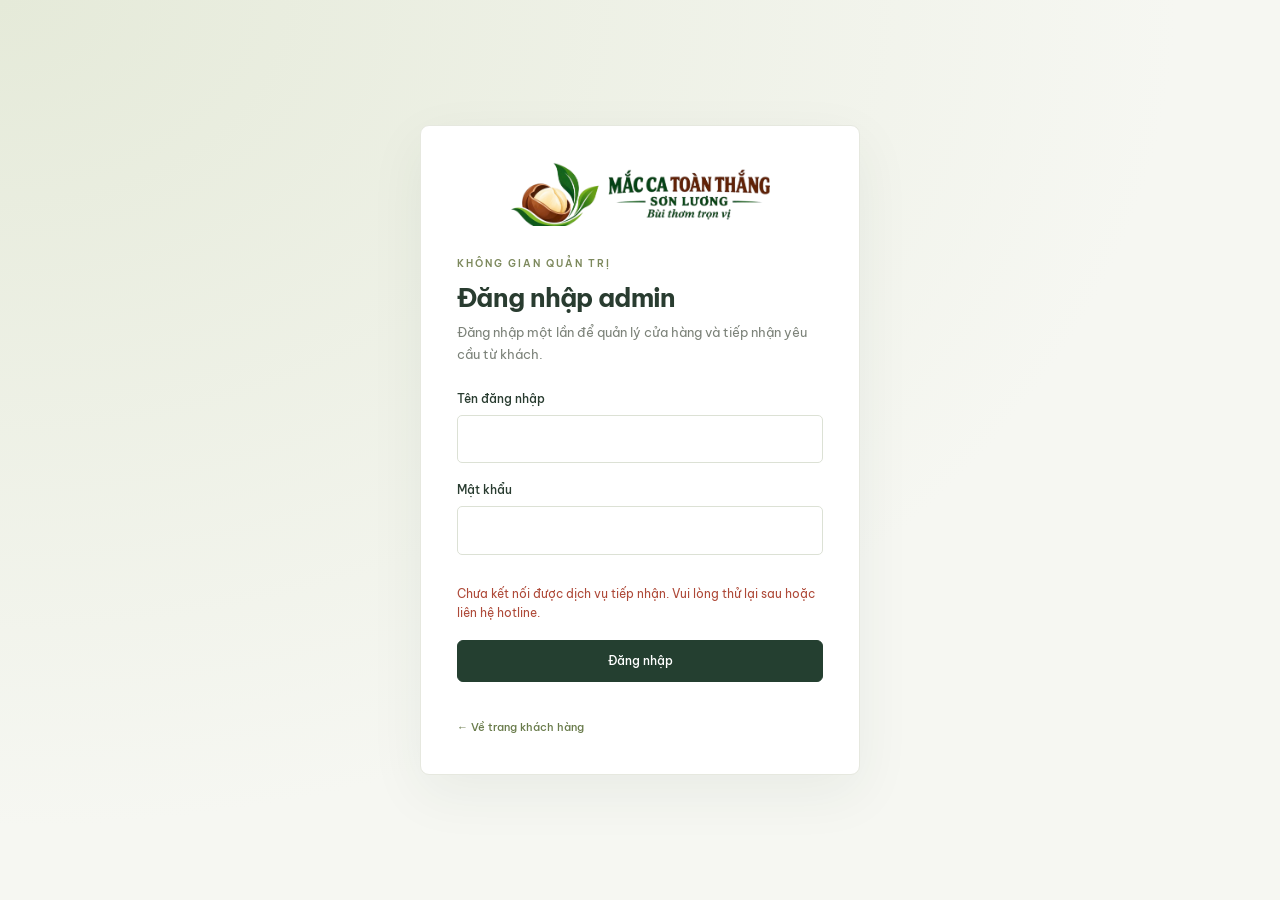
==== frontend/admin.html @ 28859b47 "step 4: update auth" ====
<!doctype html>
<html lang="vi">
<head>
  <meta charset="UTF-8">
  <meta name="viewport" content="width=device-width, initial-scale=1">
  <meta name="theme-color" content="#243f30">
  <title>Quản trị — Macca Toàn Thắng</title>
  <link rel="icon" href="assets/favicon.svg" type="image/svg+xml">
  <link rel="stylesheet" href="admin.css">
  <script src="request-api.js" defer></script>
  <script src="admin-auth.js" defer></script>
  <script src="store.js" defer></script>
  <script src="journal-data.js" defer></script>
  <script src="admin-data.js" defer></script>
  <script src="admin.js" defer></script>
  <script src="admin-inbox.js" defer></script>
</head>
<body>
  <section id="admin-login-screen" class="admin-login-screen" aria-labelledby="admin-login-title">
    <div class="card admin-login-card"><img class="admin-login-logo" src="assets/logo-horizontal.png" alt="Macca Toàn Thắng" width="260" height="64"><p class="eyebrow">KHÔNG GIAN QUẢN TRỊ</p><h1 id="admin-login-title">Đăng nhập admin</h1><p class="muted">Đăng nhập một lần để quản lý cửa hàng và tiếp nhận yêu cầu từ khách.</p><p id="admin-login-loading" role="status">Đang kiểm tra phiên đăng nhập…</p><form id="admin-login-form" hidden><label>Tên đăng nhập<input name="username" autocomplete="username" required maxlength="100"></label><label>Mật khẩu<input name="password" type="password" autocomplete="current-password" required maxlength="512"></label><p id="admin-login-error" class="form-error" role="alert"></p><button class="button" type="submit">Đăng nhập</button></form><a class="text-link" href="index.html">← Về trang khách hàng</a><noscript><p>Vui lòng bật JavaScript để đăng nhập.</p></noscript></div>
  </section>
  <div id="admin-workspace" hidden inert>
  <a class="skip-link" href="#admin-main">Đến nội dung chính</a>
  <aside class="sidebar">
    <a class="admin-brand" href="admin.html"><img src="assets/logo-icon.png" alt="" width="46" height="46"><span>macca<strong>TOÀN THẮNG</strong></span></a>
    <p class="sidebar-caption">KHÔNG GIAN QUẢN TRỊ</p>
    <nav aria-label="Quản lý cửa hàng">
      <a href="#overview" data-page="overview"><span data-icon="grid"></span>Tổng quan</a>
      <a href="#products" data-page="products"><span data-icon="box"></span>Sản phẩm <small id="nav-products">4</small></a>
      <a href="#orders" data-page="orders"><span data-icon="bag"></span>Đơn hàng</a>
      <a href="#inbox" data-page="inbox"><span data-icon="bag"></span>Yêu cầu từ khách <small id="inbox-count" hidden>0</small></a>
      <a href="#customers" data-page="customers"><span data-icon="users"></span>Khách hàng</a>
      <a href="#content" data-page="content"><span data-icon="book"></span>Nội dung website</a>
    </nav>
    <div class="sidebar-bottom"><div class="sidebar-note"><span class="live-dot"></span> Bản quản lý cục bộ<p>Một nơi để chăm chút<br>từng sản phẩm, từng đơn hàng.</p></div><a href="index.html"><span data-icon="arrow"></span> Xem trang khách hàng</a></div>
  </aside>
  <div class="admin-shell">
    <header class="admin-topbar"><div><span class="breadcrumb">Cửa hàng / </span><span id="breadcrumb-current">Tổng quan</span></div><div class="topbar-right"><span id="today"></span><span class="avatar" aria-label="Quản trị viên">TT</span><span class="admin-role"><span id="admin-username"></span><small>Quản trị viên</small></span><button id="admin-logout" class="button secondary" type="button">Đăng xuất</button></div></header>
    <main id="admin-main" tabindex="-1">
      <p id="admin-session-error" class="error-banner" role="alert" hidden></p>
      <div class="page-heading"><div><p class="eyebrow">MACCA TOÀN THẮNG</p><h1 id="page-title">Tổng quan cửa hàng</h1><p id="page-description">Theo dõi và chăm chút cửa hàng của bạn mỗi ngày.</p></div><button class="button secondary" id="export-data"><span data-icon="download"></span>Xuất dữ liệu</button></div>
      <div class="local-notice"><span data-icon="info"></span><p><strong>Yêu cầu từ khách</strong> được lưu trên máy chủ và cần đăng nhập admin để xem. Danh mục và đơn thủ công ở các mục khác vẫn lưu riêng trên thiết bị này.</p></div>
      <p id="storage-error" class="error-banner" role="alert" hidden></p>

      <section id="page-overview" class="page-panel" aria-label="Tổng quan">
        <div class="welcome-banner"><div><span class="eyebrow">TỪ HẠT NHỎ, NUÔI ĐIỀU LỚN</span><h2>Chào một ngày tốt lành.</h2><p>Cùng chăm chút những sản phẩm mộc mạc<br>và gửi trao thêm nhiều điều lành.</p><button class="button light" data-action="new-product">Thêm sản phẩm <span aria-hidden="true">＋</span></button></div><img src="assets/macca-hero.png" alt="Hạt macca trong bát gốm bên cành lá xanh" width="420" height="260"></div>
        <div class="stats-grid" id="stats-grid"></div>
        <div class="overview-grid"><section class="card"><div class="card-heading"><div><h2>Đơn hàng gần đây</h2><p>Những đơn được tạo trong trang quản lý</p></div><a href="#orders" class="text-link">Xem tất cả →</a></div><div id="recent-orders"></div></section><section class="card"><div class="card-heading"><div><h2>Bộ sưu tập macca</h2><p>Cơ cấu sản phẩm theo danh mục</p></div></div><div id="category-summary"></div><a href="#products" class="collection-link">Quản lý bộ sưu tập <span>↗</span></a></section></div>
        <section class="card"><div class="card-heading"><div><h2>Sản phẩm trong cửa hàng</h2><p>Bắt đầu từ bộ sưu tập trên trang khách hàng</p></div><a href="#products" class="text-link">Quản lý sản phẩm →</a></div><div class="product-preview-grid" id="product-preview"></div></section>
      </section>

      <section id="page-products" class="page-panel" aria-label="Quản lý sản phẩm" hidden>
        <div class="card"><div class="toolbar"><label class="search-field"><span data-icon="search"></span><input id="product-search" type="search" placeholder="Tìm tên hoặc mã sản phẩm…" aria-label="Tìm sản phẩm"></label><select id="product-category" aria-label="Lọc danh mục"><option value="all">Tất cả danh mục</option><option value="shell">Macca nguyên vỏ</option><option value="kernel">Nhân macca</option><option value="gift">Quà tặng</option></select><button class="button" data-action="new-product">＋ Thêm sản phẩm</button></div><div class="table-wrap"><table><caption class="sr-only">Danh sách sản phẩm quản lý cục bộ</caption><thead><tr><th>Sản phẩm</th><th>Danh mục</th><th>Giá bán</th><th>Tồn kho</th><th>Trạng thái</th><th>Thao tác</th></tr></thead><tbody id="product-rows"></tbody></table></div><p class="table-footer" id="product-result" aria-live="polite"></p></div>
      </section>

      <section id="page-orders" class="page-panel" aria-label="Quản lý đơn hàng" hidden>
        <div class="card"><div class="toolbar"><label class="search-field"><span data-icon="search"></span><input id="order-search" type="search" placeholder="Tìm mã đơn, tên, số điện thoại…" aria-label="Tìm đơn hàng"></label><select id="order-filter" aria-label="Lọc trạng thái đơn"><option value="all">Tất cả trạng thái</option><option value="pending">Chờ xác nhận</option><option value="confirmed">Đã xác nhận</option><option value="shipping">Đang giao</option><option value="completed">Hoàn thành</option><option value="cancelled">Đã hủy</option></select><button class="button" data-action="new-order">＋ Tạo đơn hàng</button></div><div class="table-wrap"><table><caption class="sr-only">Đơn hàng tạo thủ công</caption><thead><tr><th>Mã đơn / ngày tạo</th><th>Khách hàng</th><th>Tổng tiền</th><th>Trạng thái</th><th>Thao tác</th></tr></thead><tbody id="order-rows"></tbody></table></div><p class="table-footer" id="order-result" aria-live="polite"></p></div>
      </section>

      <section id="page-inbox" class="page-panel" aria-label="Yêu cầu từ khách" hidden>
        <div id="inbox-workspace" hidden><div class="card"><div class="toolbar"><label class="search-field"><input id="inbox-search" type="search" placeholder="Tìm mã yêu cầu, khách hàng, email…" aria-label="Tìm yêu cầu"></label><select id="inbox-type" aria-label="Lọc loại yêu cầu"><option value="all">Tất cả loại</option><option value="order">Đặt hàng</option><option value="consult">Tư vấn</option><option value="contact">Liên hệ</option></select><select id="inbox-status" aria-label="Lọc trạng thái yêu cầu"><option value="all">Tất cả trạng thái</option><option value="new">Mới nhận</option><option value="processing">Đang xử lý</option><option value="completed">Đã xử lý</option><option value="rejected">Đã từ chối</option></select><button id="inbox-refresh" class="button secondary">Làm mới</button></div><p id="inbox-error" class="form-error inbox-error" role="alert"></p><div class="table-wrap"><table><caption class="sr-only">Yêu cầu từ website khách hàng</caption><thead><tr><th>Mã / Ngày gửi</th><th>Loại</th><th>Khách hàng</th><th>Nội dung</th><th>Trạng thái</th><th>Thao tác</th></tr></thead><tbody id="inbox-rows"></tbody></table></div><p id="inbox-result" class="table-footer" aria-live="polite"></p></div></div>
      </section>
      <section id="page-customers" class="page-panel" aria-label="Khách hàng" hidden><div class="card"><div class="toolbar"><label class="search-field"><span data-icon="search"></span><input id="customer-search" type="search" placeholder="Tìm tên, email, số điện thoại…" aria-label="Tìm khách hàng"></label><span class="muted">Tổng hợp từ đơn hàng đã tạo</span></div><div class="table-wrap"><table><caption class="sr-only">Khách hàng theo số điện thoại</caption><thead><tr><th>Khách hàng</th><th>Liên hệ</th><th>Số đơn</th><th>Giá trị đơn hoàn thành</th></tr></thead><tbody id="customer-rows"></tbody></table></div></div></section>

      <section id="page-content" class="page-panel" aria-label="Nội dung website" hidden><div class="card"><div class="card-heading"><div><h2>Góc macca</h2><p>Các bài viết hiện có trên website khách hàng</p></div><a class="text-link" href="goc-macca.html">Mở trang bài viết ↗</a></div><div id="article-grid" class="article-grid"></div></div><div class="content-shortcuts"><a class="card" href="cau-chuyen.html"><span data-icon="book"></span><h2>Câu chuyện thương hiệu</h2><p>Xem nội dung giới thiệu Macca Toàn Thắng.</p><span class="text-link">Mở trang ↗</span></a><a class="card" href="lien-he.html"><span data-icon="users"></span><h2>Thông tin liên hệ</h2><p>Xem địa chỉ và các kênh liên hệ của cửa hàng.</p><span class="text-link">Mở trang ↗</span></a></div></section>
      <footer class="admin-footer"><span>Macca Toàn Thắng · Chăm chút từ những điều nhỏ.</span><span>Trang quản lý nội bộ</span></footer>
    </main>
  </div>

  <dialog id="product-dialog" aria-labelledby="product-dialog-title"><form id="product-form"><div class="dialog-heading"><div><p class="eyebrow">BỘ SƯU TẬP MACCA</p><h2 id="product-dialog-title">Thêm sản phẩm</h2></div><button class="close-button" type="button" data-close aria-label="Đóng">×</button></div><input type="hidden" name="id"><div class="form-grid"><label class="full">Tên sản phẩm<input name="name" required maxlength="120"></label><label>Danh mục<select name="category"><option value="shell">Macca nguyên vỏ</option><option value="kernel">Nhân macca</option><option value="gift">Quà tặng</option></select></label><label>Quy cách<input name="weight" placeholder="500 g" required maxlength="60"></label><label>Giá bán (₫)<input name="price" type="number" min="1000" max="100000000" step="1000" required></label><label>Tồn kho<input name="stock" type="number" min="0" max="1000000" step="1" placeholder="Chưa cập nhật"></label><label>Ảnh sản phẩm<select name="image"><option value="assets/macca-natural.png">Macca sấy mộc</option><option value="assets/macca-kernel.png">Nhân macca</option><option value="assets/macca-roasted.png">Macca rang</option><option value="assets/macca-gift.png">Hộp quà Mộc An</option></select></label><label>Trạng thái<select name="active"><option value="true">Đang kinh doanh</option><option value="false">Tạm ngừng</option></select></label><label class="full">Nhãn sản phẩm<input name="badge" maxlength="60" placeholder="VỊ NGUYÊN BẢN"></label><label class="full">Thành phần<input name="ingredients" maxlength="250"></label><label class="full">Mô tả<textarea name="description" rows="3" maxlength="2000"></textarea></label></div><p id="product-error" class="form-error" role="alert"></p><div class="dialog-actions"><button class="button secondary" type="button" data-close>Hủy</button><button class="button" type="submit">Lưu sản phẩm</button></div></form></dialog>

  <dialog id="order-dialog" aria-labelledby="order-dialog-title"><form id="order-form"><div class="dialog-heading"><div><p class="eyebrow">ĐƠN HÀNG THỦ CÔNG</p><h2 id="order-dialog-title">Tạo đơn hàng</h2></div><button type="button" class="close-button" data-close aria-label="Đóng">×</button></div><div class="form-grid"><label>Họ tên khách hàng<input name="name" required maxlength="100" autocomplete="name"></label><label>Số điện thoại<input name="phone" type="tel" required maxlength="20" autocomplete="tel"></label><label class="full">Email (không bắt buộc)<input name="email" type="email" maxlength="254" autocomplete="email"></label><label class="full">Địa chỉ nhận hàng<input name="address" required maxlength="300" autocomplete="street-address"></label></div><h3 class="form-section-title">Sản phẩm đặt mua</h3><div id="order-lines"></div><button class="text-link add-line" id="add-order-line" type="button">＋ Thêm dòng sản phẩm</button><div class="form-grid"><label>Phí giao hàng (₫)<input name="shipping" type="number" value="30000" min="0" max="1000000" step="1000" required></label><label>Phương thức thanh toán<input value="Thanh toán khi nhận hàng (COD)" disabled></label><label class="full">Ghi chú<textarea name="note" rows="2" maxlength="1000"></textarea></label></div><div class="order-total"><span>Tổng giá trị đơn</span><strong id="new-order-total">0 ₫</strong></div><p class="muted">Tồn kho được theo dõi riêng, không tự trừ khi tạo đơn.</p><p id="order-error" class="form-error" role="alert"></p><div class="dialog-actions"><button class="button secondary" type="button" data-close>Hủy</button><button class="button" type="submit">Tạo đơn hàng</button></div></form></dialog>

  <dialog id="order-detail-dialog" aria-labelledby="order-detail-title"><div class="dialog-heading"><h2 id="order-detail-title">Chi tiết đơn hàng</h2><button type="button" class="close-button" data-close aria-label="Đóng">×</button></div><div id="order-detail"></div><form id="status-form"><label>Trạng thái đơn<select name="status"><option value="pending">Chờ xác nhận</option><option value="confirmed">Đã xác nhận</option><option value="shipping">Đang giao</option><option value="completed">Hoàn thành</option><option value="cancelled">Đã hủy</option></select></label><p id="status-error" class="form-error" role="alert"></p><div class="dialog-actions"><button type="button" class="button secondary" data-close>Đóng</button><button class="button" type="submit">Lưu trạng thái</button></div></form></dialog>
  <dialog id="delete-dialog" aria-labelledby="delete-title"><form id="delete-form"><div class="dialog-heading"><h2 id="delete-title">Xóa sản phẩm?</h2><button type="button" class="close-button" data-close aria-label="Đóng">×</button></div><p id="delete-description"></p><p class="muted">Các đơn hàng đã tạo vẫn giữ thông tin sản phẩm tại thời điểm đặt.</p><p id="delete-error" class="form-error" role="alert"></p><div class="dialog-actions"><button type="button" class="button secondary" data-close>Giữ lại</button><button class="button danger" type="submit">Xóa sản phẩm</button></div></form></dialog>
  <dialog id="inbox-detail-dialog" aria-labelledby="inbox-detail-title"><div class="dialog-heading"><h2 id="inbox-detail-title">Chi tiết yêu cầu</h2><button type="button" class="close-button" data-close aria-label="Đóng">×</button></div><div id="inbox-detail"></div><form id="inbox-status-form"><label>Trạng thái xử lý<select name="status"><option value="new">Mới nhận</option><option value="processing">Đang xử lý</option><option value="completed">Đã xử lý</option><option value="rejected">Đã từ chối</option></select></label><p id="inbox-detail-error" class="form-error" role="alert"></p><div class="dialog-actions"><button type="button" class="button secondary" data-close>Đóng</button><button type="submit" class="button">Lưu trạng thái</button></div></form></dialog>
  <div id="admin-toast" role="status" aria-live="polite"></div>
  </div>
</body>
</html>
---- frontend/admin.css ----
@import url('https://fonts.googleapis.com/css2?family=Be+Vietnam+Pro:wght@400;500;600;700&family=Playfair+Display:wght@400;500&display=swap');
:root{--green:#243f30;--olive:#7d895d;--ink:#293c30;--muted:#7c8279;--line:#e6e8df;--canvas:#f6f7f2;--sans:'Be Vietnam Pro',Arial,sans-serif;--serif:'Playfair Display',Georgia,serif}
*{box-sizing:border-box}body{margin:0;background:var(--canvas);color:var(--ink);font:14px/1.65 var(--sans)}[hidden]{display:none!important}button,input,select,textarea{font:inherit}button,a{touch-action:manipulation}a{color:inherit;text-decoration:none}button{cursor:pointer}button:disabled{opacity:.5;cursor:not-allowed}button{color:inherit}button:focus-visible,a:focus-visible,input:focus-visible,select:focus-visible,textarea:focus-visible{outline:3px solid #b69a5d;outline-offset:3px}img{max-width:100%;display:block;object-fit:cover}svg{width:20px;height:20px;fill:none;stroke:currentColor;stroke-width:1.7;stroke-linecap:round;stroke-linejoin:round;vertical-align:middle}h1,h2,h3,p{margin-top:0}h1,h2,h3{line-height:1.35}.sr-only,.skip-link:not(:focus){position:absolute;width:1px;height:1px;overflow:hidden;clip-path:inset(50%)}.skip-link:focus{position:fixed;top:10px;left:20px;padding:10px;background:white;z-index:99}
.sidebar{position:fixed;inset:0 auto 0 0;width:248px;background:var(--green);color:#eaf0e5;display:flex;flex-direction:column;padding:32px 20px;z-index:20}.admin-brand{display:flex;align-items:center;gap:12px;padding:0 12px 34px}.admin-brand img{background:#f4f0e3;border-radius:50%;padding:5px;object-fit:contain}.admin-brand>span{font:32px/1 var(--serif)}.admin-brand strong{font:9px/1.7 var(--sans);display:block;letter-spacing:2.5px;margin-top:7px}.sidebar-caption{font-size:10px;letter-spacing:1.8px;color:#a6b7a3;padding:0 14px;margin:16px 0}.sidebar nav{display:grid;gap:6px}.sidebar nav a{display:flex;align-items:center;gap:13px;padding:13px 14px;color:#c6d3c4;border-radius:7px;font-size:13px}.sidebar nav a:hover{background:#ffffff0a;color:#fff}.sidebar nav a[aria-current=page]{background:#e9eddd;color:var(--green);font-weight:600}.sidebar nav small{margin-left:auto;background:#243f3012;border-radius:4px;padding:0 7px}.sidebar-bottom{margin-top:auto;padding:25px 12px 0}.sidebar-note{font-size:12px;border-bottom:1px solid #ffffff20;padding-bottom:18px;margin-bottom:19px}.sidebar-note p{color:#a9bda6;font-size:11px;margin:10px 0 0;line-height:1.9}.live-dot{display:inline-block;width:6px;height:6px;background:#bdd29e;border-radius:50%;margin-right:5px}.sidebar-bottom>a{font-size:12px;display:flex;gap:10px;align-items:center}
.admin-shell{margin-left:248px}.admin-topbar{height:83px;border-bottom:1px solid var(--line);background:#fff;display:flex;justify-content:space-between;align-items:center;padding:0 38px;font-size:12px}.breadcrumb{color:var(--muted)}.topbar-right{display:flex;align-items:center;gap:13px}.topbar-right>span:first-child{color:var(--muted);margin-right:14px}.avatar{display:grid;place-items:center;width:36px;height:36px;border-radius:50%;background:#e9edde;color:var(--green);font-size:12px;font-weight:600}.admin-role{font-size:12px;font-weight:500}.admin-role small{display:block;color:var(--muted);font-size:10px;font-weight:400}main{padding:32px 38px 0;max-width:1600px;margin:auto}.page-heading{display:flex;align-items:center;justify-content:space-between;gap:20px;margin-bottom:21px}.eyebrow{font-size:10px;letter-spacing:2px;color:var(--olive);font-weight:600;margin:0 0 8px}h1{font-size:27px;letter-spacing:-.7px;margin:0 0 7px}.page-heading p:last-child{color:var(--muted);font-size:12px;margin:0}.button{display:inline-flex;align-items:center;justify-content:center;gap:9px;padding:10px 16px;min-height:42px;background:var(--green);color:white;border:1px solid var(--green);border-radius:6px;font-size:12px;font-weight:500;white-space:nowrap}.button:hover{background:#365440}.button.secondary{background:#fff;color:var(--ink);border-color:#dce1d5}.button.secondary:hover{background:#eef1e6}.button.light{background:#f1f1df;color:var(--green);border-color:transparent}.button.danger{background:#a33f33;border-color:#a33f33}.button svg{width:16px;height:16px}.local-notice{display:flex;align-items:center;gap:10px;border:1px solid #e2e6d6;background:#eeefe4;padding:10px 13px;border-radius:6px;margin-bottom:24px;color:#6c7458;font-size:11px}.local-notice svg{width:17px;flex-shrink:0}.local-notice p{margin:0}.error-banner{background:#fff0eb;color:#923f33;border:1px solid #e6bcb1;padding:14px;border-radius:6px}
.welcome-banner{display:grid;grid-template-columns:1.25fr 1fr;overflow:hidden;position:relative;background:#e8ecde;border-radius:10px;margin-bottom:24px;min-height:238px}.welcome-banner>div{padding:30px 34px;z-index:1;background:linear-gradient(90deg,#e8ecde 87%,transparent)}.welcome-banner .eyebrow{font-size:9px}.welcome-banner h2{font:400 33px/1.3 var(--serif);margin:10px 0}.welcome-banner p{font-size:12px;line-height:1.9;color:#69725e;margin-bottom:18px}.welcome-banner img{width:100%;height:100%;position:absolute;right:0;top:0;width:47%;object-position:center 60%}.welcome-banner .button{font-size:11px;min-height:36px;padding:8px 14px;background:var(--green);color:#fff}
.stats-grid{display:grid;grid-template-columns:repeat(4,1fr);gap:17px;margin-bottom:24px}.stat-card{border:1px solid var(--line);background:#fff;border-radius:9px;padding:20px}.stat-top{display:flex;justify-content:space-between;align-items:center;gap:6px;color:var(--muted);font-size:11px}.stat-icon{display:grid;place-items:center;width:34px;height:34px;border-radius:8px;background:#eff2e7;color:var(--olive)}.stat-card strong{display:block;font-size:26px;letter-spacing:-.8px;line-height:1.4;margin:9px 0}.stat-card small{color:var(--muted);font-size:10px}.overview-grid{display:grid;grid-template-columns:1.65fr 1fr;gap:22px;margin-bottom:24px}.card{background:#fff;border:1px solid var(--line);border-radius:9px;overflow:hidden}.card-heading{padding:23px 24px 18px;display:flex;justify-content:space-between;align-items:center;gap:14px}.card h2{font-size:15px;margin:0 0 5px}.card-heading p{font-size:11px;color:var(--muted);margin:0}.text-link{font-size:11px;font-weight:500;color:#6a7c4c;white-space:nowrap;background:none;border:0;padding:0}.text-link:hover{text-decoration:underline}.empty-state{text-align:center;padding:38px 20px;color:var(--muted)}.empty-state>svg{width:34px;height:34px;color:#98a38a;margin-bottom:12px}.empty-state h3{color:#64715b;font-size:14px;font-weight:500;margin-bottom:8px}.empty-state p{font-size:12px;margin:0 0 16px}.empty-state .button{font-size:11px}.category-row{padding:12px 24px}.category-label{display:flex;justify-content:space-between;font-size:12px;margin-bottom:9px}.category-track{height:7px;border-radius:10px;background:#f0f2eb;overflow:hidden}.category-track span{display:block;height:100%;background:var(--olive);border-radius:10px}.category-row:nth-child(2) .category-track span{background:#b3bd94}.category-row:nth-child(3) .category-track span{background:#c9b18b}.collection-link{display:flex;justify-content:space-between;padding:17px 24px;margin-top:16px;border-top:1px solid var(--line);font-size:11px;color:#72815e}.product-preview-grid{display:grid;grid-template-columns:repeat(4,1fr);gap:17px;padding:0 24px 24px}.preview-product{border:1px solid var(--line);border-radius:7px;overflow:hidden}.preview-product img{height:133px;width:100%;object-fit:cover}.preview-product>div{padding:13px}.preview-product small{font-size:9px;color:var(--muted)}.preview-product h3{font-size:12px;font-weight:500;line-height:1.6;margin:5px 0}.preview-product strong{font-size:12px}.preview-product button{margin-top:10px;display:block}
.toolbar{display:flex;align-items:center;gap:12px;padding:21px 24px;flex-wrap:wrap;border-bottom:1px solid var(--line)}.search-field{display:flex!important;align-items:center;gap:9px;flex:1;min-width:180px;margin:0!important}.search-field svg{color:#94a08d;flex-shrink:0}.search-field input{border:0;padding:9px 0;min-width:0}.toolbar select{width:auto;max-width:100%;font-size:12px;min-height:40px}.table-wrap{overflow-x:auto}table{width:100%;border-collapse:collapse;text-align:left;white-space:nowrap}th{background:#fafbf7;color:#7e8875;font-size:10px;font-weight:500;padding:13px 22px;border-bottom:1px solid var(--line)}td{padding:17px 22px;border-bottom:1px solid #eef0e8;font-size:12px}tbody tr:last-child td{border-bottom:0}td small{display:block;font-size:10px;color:var(--muted);margin-top:3px}td strong{font-weight:500}.table-product{display:flex;align-items:center;gap:13px}.table-product img{width:48px;height:52px;border-radius:5px}.table-product strong{display:block;max-width:220px;white-space:normal}.badge{display:inline-block;border-radius:5px;padding:4px 8px;font-size:10px;white-space:nowrap;background:#eef2e5;color:#688049}.badge.pending{background:#fcf2db;color:#9e7d34}.badge.shipping{background:#eaf1f8;color:#587997}.badge.cancelled{background:#f9ebe7;color:#a56c5b}.badge.confirmed{background:#eeedf8;color:#7c6d9a}.badge.inactive{background:#f0f0ec;color:#888d81}.row-actions{display:flex;gap:9px}.row-actions button{background:#f6f8f1;border:1px solid #e4e8db;color:var(--green);border-radius:4px;padding:5px 8px;font-size:11px}.row-actions .delete-action{color:#a26858;background:#fff}.table-footer{font-size:11px;color:var(--muted);padding:14px 24px;margin:0;border-top:1px solid var(--line)}.muted{color:var(--muted);font-size:11px}.article-grid{display:grid;grid-template-columns:repeat(3,1fr);gap:22px;padding:0 24px 24px}.article-grid img{width:100%;height:175px;border-radius:6px;margin-bottom:15px}.article-grid h3{font-size:16px;font-family:var(--serif);font-weight:500;margin:10px 0}.article-grid p{font-size:12px;color:var(--muted)}.content-shortcuts{display:grid;grid-template-columns:1fr 1fr;gap:22px;margin-top:22px}.content-shortcuts>a{padding:24px}.content-shortcuts svg{color:var(--olive);margin-bottom:16px}.content-shortcuts p{font-size:12px;color:var(--muted);margin:8px 0 18px}.admin-footer{display:flex;justify-content:space-between;gap:14px;font-size:10px;color:#919787;padding:30px 0 22px}
dialog{width:min(640px,calc(100% - 28px));max-height:calc(100dvh - 40px);overflow-y:auto;border:1px solid var(--line);border-radius:12px;padding:28px;color:var(--ink);box-shadow:0 22px 80px #182f302e}dialog::backdrop{background:#14271dc0}.dialog-heading{display:flex;justify-content:space-between;gap:20px;align-items:flex-start;margin-bottom:24px}.dialog-heading h2{font-size:23px;margin:0}.close-button{border:0;background:#f1f3ed;width:34px;height:34px;font-size:24px;border-radius:50%;line-height:1;flex-shrink:0}.form-grid{display:grid;grid-template-columns:1fr 1fr;gap:17px}.full{grid-column:1/-1}label{display:block;font-size:12px;font-weight:500}input,select,textarea{display:block;width:100%;padding:10px 12px;border:1px solid #dce1d5;border-radius:5px;background:#fff;color:var(--ink);font-size:13px;min-width:0}label>input,label>select,label>textarea{margin-top:6px}textarea{resize:vertical}.dialog-actions{display:flex;justify-content:flex-end;gap:10px;margin-top:24px;padding-top:20px;border-top:1px solid var(--line)}.form-error{color:#ae4938;font-size:12px;margin:12px 0 0}.form-error:empty{display:none}.form-section-title{font-size:13px;margin:25px 0 12px}.order-line{display:grid;grid-template-columns:1fr 75px 32px;align-items:center;gap:8px;margin-bottom:10px}.order-line button{border:0;background:#f5ede8;border-radius:5px;height:36px;font-size:20px;color:#995b4d}.add-line{margin:6px 0 23px}.order-total{display:flex;justify-content:space-between;gap:15px;padding:16px 0;border-top:1px solid var(--line);margin-top:20px}.order-total strong{font-size:21px}.detail-customer{padding:18px;background:#f5f6ef;border-radius:6px;margin-bottom:20px;overflow-wrap:anywhere}.detail-customer p{margin:4px 0;font-size:12px}.detail-item{display:flex;justify-content:space-between;gap:20px;font-size:12px;padding:12px 0;border-bottom:1px solid var(--line)}.detail-item small{display:block;color:var(--muted)}#delete-dialog{max-width:460px}#delete-description{overflow-wrap:anywhere}#admin-toast{position:fixed;bottom:26px;left:calc(50% + 124px);transform:translate(-50%,20px);max-width:calc(100% - 32px);padding:12px 22px;border-radius:7px;background:var(--green);color:#fff;box-shadow:0 6px 30px #20372830;font-size:13px;opacity:0;pointer-events:none;transition:.2s;z-index:40}#admin-toast.visible{opacity:1;transform:translate(-50%,0)}
@media(min-width:1500px){.welcome-banner{min-height:270px}.welcome-banner>div{padding:38px 40px}.welcome-banner h2{font-size:38px}.preview-product img{height:175px}}
@media(max-width:1200px){.sidebar{width:215px;padding:28px 15px}.admin-shell{margin-left:215px}main{padding:26px 25px 0}.admin-topbar{padding:0 25px}.stats-grid{gap:12px}.stat-card{padding:15px}.stat-card strong{font-size:22px}.overview-grid{grid-template-columns:1.35fr 1fr}.card-heading{padding:20px}.product-preview-grid{gap:12px;padding:0 20px 20px}.preview-product img{height:110px}.topbar-right>span:first-child{display:none}#admin-toast{left:calc(50% + 107px)}}
@media(max-width:1000px){.stats-grid{grid-template-columns:repeat(2,1fr)}.overview-grid{grid-template-columns:1fr}.product-preview-grid{grid-template-columns:repeat(2,1fr)}.preview-product img{height:165px}.welcome-banner h2{font-size:29px}.welcome-banner>div{padding:28px 24px}.welcome-banner p br{display:none}.article-grid{grid-template-columns:1fr}.article-grid article{display:grid;grid-template-columns:130px 1fr;gap:18px}.article-grid img{height:150px;margin:0}.page-heading{align-items:flex-start}.page-heading>.button{font-size:0;padding:10px}.page-heading>.button svg{width:20px;height:20px}.page-heading>.button{font-size:11px}.card-heading .text-link{white-space:normal}}
@media(max-width:760px){.sidebar{position:static;width:100%;padding:14px 16px}.admin-brand{padding:0 0 15px;gap:9px}.admin-brand img{width:35px;height:35px}.admin-brand>span{font-size:25px}.admin-brand strong{font-size:8px;margin-top:3px}.sidebar-caption,.sidebar-bottom{display:none}.sidebar nav{display:flex;overflow-x:auto;gap:6px;padding-bottom:2px}.sidebar nav a{flex-shrink:0;padding:9px 11px;font-size:11px;gap:7px}.sidebar nav svg{width:16px;height:16px}.sidebar nav small{display:none}.admin-shell{margin-left:0}.admin-topbar{height:62px;padding:0 20px}.admin-role{display:none}main{padding:24px 18px 0}h1{font-size:24px}.page-heading{gap:10px}.page-heading>.button{font-size:0;gap:0}.local-notice{align-items:flex-start;font-size:10px}.welcome-banner h2{font-size:26px}.welcome-banner>div{padding:25px 20px}.welcome-banner{grid-template-columns:1.4fr 1fr}.welcome-banner img{width:45%}.welcome-banner .eyebrow{font-size:8px;letter-spacing:1px}.welcome-banner p{font-size:11px}.stats-grid{gap:12px}.stat-card strong{font-size:23px}.stat-top{font-size:10px}.stat-icon{width:28px;height:28px}.card-heading{gap:10px}.card-heading h2{font-size:14px}.toolbar{padding:16px;gap:10px}.search-field{flex-basis:100%}.toolbar select{flex:1}.toolbar>.button{padding:10px;font-size:11px}.product-preview-grid{padding:0 16px 16px;gap:12px}.preview-product img{height:135px}.preview-product>div{padding:11px}.content-shortcuts{grid-template-columns:1fr}.article-grid{padding:0 20px 20px}.article-grid article{display:block}.article-grid img{width:100%;height:180px;margin-bottom:14px}.admin-footer{flex-direction:column;gap:5px}dialog{padding:21px}.form-grid{gap:14px;grid-template-columns:1fr}.full{grid-column:auto}input,select,textarea{font-size:16px}#admin-toast{left:50%;width:max-content}.order-line{grid-template-columns:1fr 64px 30px}}
@media(prefers-reduced-motion:reduce){*{scroll-behavior:auto!important;transition:none!important}}
.admin-login-screen{min-height:100dvh;display:grid;place-items:center;padding:28px;background:radial-gradient(ellipse at top left,#e5ead9,transparent 65%),var(--canvas)}.admin-login-card{width:min(100%,440px);padding:36px;box-shadow:0 18px 55px #243f3010}.admin-login-logo{object-fit:contain;margin:0 auto 30px}.admin-login-card h1{font-size:26px}.admin-login-card .muted{font-size:13px}.admin-login-card form{display:grid;gap:17px;margin:24px 0}.admin-login-card>.text-link{display:inline-block;margin-top:12px}.admin-login-card input{font-size:16px}#admin-login-loading{font-size:13px;color:var(--muted);margin:24px 0}#admin-logout{min-height:36px;padding:7px 12px;font-size:11px}@media(max-width:540px){.admin-login-card{padding:28px 24px}.admin-login-screen{padding:18px}.admin-topbar .topbar-right{gap:8px}}
.inbox-login{max-width:480px;margin:24px auto;padding:28px}.inbox-login form{display:grid;gap:16px}.inbox-login h2{font-size:20px}.inbox-account{display:flex;justify-content:space-between;align-items:center;gap:16px;margin-bottom:16px;font-size:13px}.inbox-error:not(:empty){padding:0 24px 12px}.inbox-message{max-width:280px;white-space:normal;overflow-wrap:anywhere}.inbox-body{white-space:pre-wrap;overflow-wrap:anywhere;background:var(--canvas);padding:16px;border-radius:6px;font:13px/1.8 var(--sans)}#inbox-detail-title{overflow-wrap:anywhere;font-size:20px}#inbox-detail .detail-item{overflow-wrap:anywhere}.badge.new{background:#fcf2db;color:#9e7d34}.badge.processing{background:#eaf1f8;color:#587997}.badge.rejected{background:#f9ebe7;color:#a56c5b}
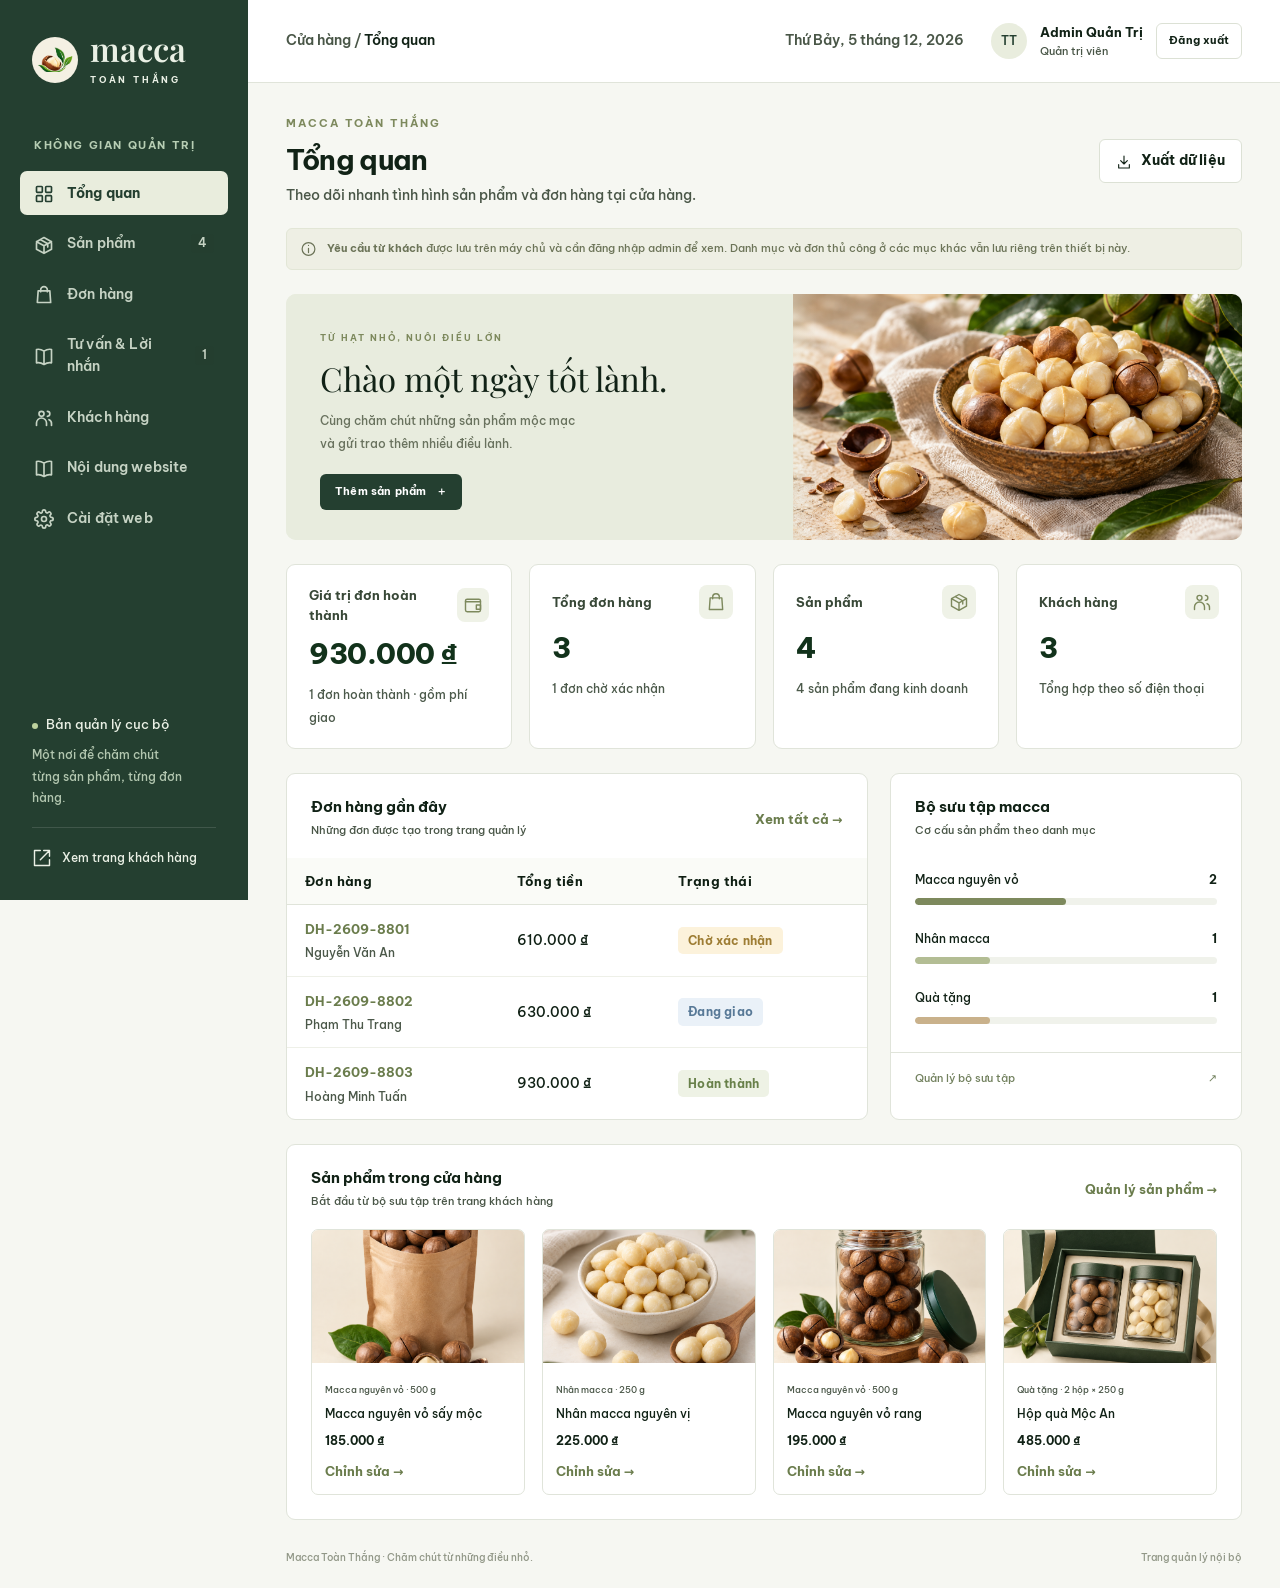
==== commit bfa93ede: "step 5: complete frontend demo" ====
--- a/frontend/admin.html
+++ b/frontend/admin.html
@@ -6,20 +6,23 @@
   <meta name="theme-color" content="#243f30">
   <title>Quản trị — Macca Toàn Thắng</title>
   <link rel="icon" href="assets/favicon.svg" type="image/svg+xml">
-  <link rel="stylesheet" href="admin.css">
-  <script src="request-api.js" defer></script>
-  <script src="admin-auth.js" defer></script>
-  <script src="store.js" defer></script>
-  <script src="journal-data.js" defer></script>
-  <script src="admin-data.js" defer></script>
-  <script src="admin.js" defer></script>
-  <script src="admin-inbox.js" defer></script>
+  <link rel="preconnect" href="https://fonts.googleapis.com">
+  <link rel="preconnect" href="https://fonts.gstatic.com" crossorigin>
+  <link href="https://fonts.googleapis.com/css2?family=Be+Vietnam+Pro:ital,wght@0,300;0,400;0,500;0,600;0,700;1,400&family=Playfair+Display:wght@500;600;700&display=swap" rel="stylesheet">
+  <link rel="stylesheet" href="css/admin.css">
+  <script src="js/request-api.js" defer></script>
+  <script src="js/admin-auth.js" defer></script>
+  <script src="js/store.js" defer></script>
+  <script src="js/journal-data.js" defer></script>
+  <script src="js/admin-data.js" defer></script>
+  <script src="js/admin.js" defer></script>
+  <script src="js/admin-inbox.js" defer></script>
 </head>
 <body>
-  <section id="admin-login-screen" class="admin-login-screen" aria-labelledby="admin-login-title">
+  <section id="admin-login-screen" class="admin-login-screen" aria-labelledby="admin-login-title" hidden>
     <div class="card admin-login-card"><img class="admin-login-logo" src="assets/logo-horizontal.png" alt="Macca Toàn Thắng" width="260" height="64"><p class="eyebrow">KHÔNG GIAN QUẢN TRỊ</p><h1 id="admin-login-title">Đăng nhập admin</h1><p class="muted">Đăng nhập một lần để quản lý cửa hàng và tiếp nhận yêu cầu từ khách.</p><p id="admin-login-loading" role="status">Đang kiểm tra phiên đăng nhập…</p><form id="admin-login-form" hidden><label>Tên đăng nhập<input name="username" autocomplete="username" required maxlength="100"></label><label>Mật khẩu<input name="password" type="password" autocomplete="current-password" required maxlength="512"></label><p id="admin-login-error" class="form-error" role="alert"></p><button class="button" type="submit">Đăng nhập</button></form><a class="text-link" href="index.html">← Về trang khách hàng</a><noscript><p>Vui lòng bật JavaScript để đăng nhập.</p></noscript></div>
   </section>
-  <div id="admin-workspace" hidden inert>
+  <div id="admin-workspace">
   <a class="skip-link" href="#admin-main">Đến nội dung chính</a>
   <aside class="sidebar">
     <a class="admin-brand" href="admin.html"><img src="assets/logo-icon.png" alt="" width="46" height="46"><span>macca<strong>TOÀN THẮNG</strong></span></a>
@@ -28,9 +31,10 @@
       <a href="#overview" data-page="overview"><span data-icon="grid"></span>Tổng quan</a>
       <a href="#products" data-page="products"><span data-icon="box"></span>Sản phẩm <small id="nav-products">4</small></a>
       <a href="#orders" data-page="orders"><span data-icon="bag"></span>Đơn hàng</a>
-      <a href="#inbox" data-page="inbox"><span data-icon="bag"></span>Yêu cầu từ khách <small id="inbox-count" hidden>0</small></a>
+      <a href="#inbox" data-page="inbox"><span data-icon="book"></span>Tư vấn & Lời nhắn <small id="inbox-count" hidden>0</small></a>
       <a href="#customers" data-page="customers"><span data-icon="users"></span>Khách hàng</a>
       <a href="#content" data-page="content"><span data-icon="book"></span>Nội dung website</a>
+      <a href="#settings" data-page="settings"><span data-icon="settings"></span>Cài đặt web</a>
     </nav>
     <div class="sidebar-bottom"><div class="sidebar-note"><span class="live-dot"></span> Bản quản lý cục bộ<p>Một nơi để chăm chút<br>từng sản phẩm, từng đơn hàng.</p></div><a href="index.html"><span data-icon="arrow"></span> Xem trang khách hàng</a></div>
   </aside>
@@ -58,11 +62,99 @@
       </section>
 
       <section id="page-inbox" class="page-panel" aria-label="Yêu cầu từ khách" hidden>
-        <div id="inbox-workspace" hidden><div class="card"><div class="toolbar"><label class="search-field"><input id="inbox-search" type="search" placeholder="Tìm mã yêu cầu, khách hàng, email…" aria-label="Tìm yêu cầu"></label><select id="inbox-type" aria-label="Lọc loại yêu cầu"><option value="all">Tất cả loại</option><option value="order">Đặt hàng</option><option value="consult">Tư vấn</option><option value="contact">Liên hệ</option></select><select id="inbox-status" aria-label="Lọc trạng thái yêu cầu"><option value="all">Tất cả trạng thái</option><option value="new">Mới nhận</option><option value="processing">Đang xử lý</option><option value="completed">Đã xử lý</option><option value="rejected">Đã từ chối</option></select><button id="inbox-refresh" class="button secondary">Làm mới</button></div><p id="inbox-error" class="form-error inbox-error" role="alert"></p><div class="table-wrap"><table><caption class="sr-only">Yêu cầu từ website khách hàng</caption><thead><tr><th>Mã / Ngày gửi</th><th>Loại</th><th>Khách hàng</th><th>Nội dung</th><th>Trạng thái</th><th>Thao tác</th></tr></thead><tbody id="inbox-rows"></tbody></table></div><p id="inbox-result" class="table-footer" aria-live="polite"></p></div></div>
+        <div id="inbox-workspace"><div class="card"><div class="toolbar"><label class="search-field"><input id="inbox-search" type="search" placeholder="Tìm mã yêu cầu, khách hàng, email…" aria-label="Tìm yêu cầu"></label><select id="inbox-type" aria-label="Lọc loại yêu cầu"><option value="all">Tất cả yêu cầu</option><option value="consult">Tư vấn</option><option value="contact">Lời nhắn / Liên hệ</option></select><select id="inbox-status" aria-label="Lọc trạng thái yêu cầu"><option value="all">Tất cả trạng thái</option><option value="new">Mới nhận</option><option value="processing">Đang xử lý</option><option value="completed">Đã xử lý</option><option value="rejected">Đã từ chối</option></select><button id="inbox-refresh" class="button secondary">Làm mới</button></div><p id="inbox-error" class="form-error inbox-error" role="alert"></p><div class="table-wrap"><table><caption class="sr-only">Yêu cầu từ website khách hàng</caption><thead><tr><th>Mã / Ngày gửi</th><th>Loại</th><th>Khách hàng</th><th>Nội dung</th><th>Trạng thái</th><th>Thao tác</th></tr></thead><tbody id="inbox-rows"></tbody></table></div><p id="inbox-result" class="table-footer" aria-live="polite"></p></div></div>
       </section>
       <section id="page-customers" class="page-panel" aria-label="Khách hàng" hidden><div class="card"><div class="toolbar"><label class="search-field"><span data-icon="search"></span><input id="customer-search" type="search" placeholder="Tìm tên, email, số điện thoại…" aria-label="Tìm khách hàng"></label><span class="muted">Tổng hợp từ đơn hàng đã tạo</span></div><div class="table-wrap"><table><caption class="sr-only">Khách hàng theo số điện thoại</caption><thead><tr><th>Khách hàng</th><th>Liên hệ</th><th>Số đơn</th><th>Giá trị đơn hoàn thành</th></tr></thead><tbody id="customer-rows"></tbody></table></div></div></section>
 
       <section id="page-content" class="page-panel" aria-label="Nội dung website" hidden><div class="card"><div class="card-heading"><div><h2>Góc macca</h2><p>Các bài viết hiện có trên website khách hàng</p></div><a class="text-link" href="goc-macca.html">Mở trang bài viết ↗</a></div><div id="article-grid" class="article-grid"></div></div><div class="content-shortcuts"><a class="card" href="cau-chuyen.html"><span data-icon="book"></span><h2>Câu chuyện thương hiệu</h2><p>Xem nội dung giới thiệu Macca Toàn Thắng.</p><span class="text-link">Mở trang ↗</span></a><a class="card" href="lien-he.html"><span data-icon="users"></span><h2>Thông tin liên hệ</h2><p>Xem địa chỉ và các kênh liên hệ của cửa hàng.</p><span class="text-link">Mở trang ↗</span></a></div></section>
+            <section id="page-settings" class="page-panel" aria-label="Cài đặt web" hidden>
+        <div class="card settings-container">
+          <div class="settings-header">
+            <p class="eyebrow" style="color: var(--olive); font-size: 11px; font-weight: 600; letter-spacing: 1.5px;">HỆ THỐNG WEBSITE</p>
+            <h2>Cài đặt website khách hàng</h2>
+            <p>Tùy chỉnh thông tin liên hệ, hotline Zalo, thanh thông báo và cấu hình đơn hàng trực tiếp trên website.</p>
+          </div>
+
+          <form id="web-settings-form">
+            <h3 class="settings-section-title">1. Thông tin thương hiệu & Liên hệ</h3>
+            <div class="form-grid" style="margin-bottom: 24px;">
+              <label>Tên thương hiệu
+                <input name="brandName" placeholder="Macca Toàn Thắng" required maxlength="120">
+              </label>
+              <label>Khẩu hiệu (Slogan)
+                <input name="slogan" placeholder="Từ hạt nhỏ, nuôi điều lớn…" maxlength="250">
+              </label>
+              <label>Số điện thoại (Hotline đặt hàng)
+                <input name="phone" placeholder="0988245476" required maxlength="20">
+              </label>
+              <label>Số điện thoại hiển thị
+                <input name="phoneDisplay" placeholder="0988 245 476" required maxlength="30">
+              </label>
+              <label>Link chat Zalo
+                <input name="zalo" placeholder="https://zalo.me/0988245476" maxlength="250">
+              </label>
+              <label>Link Fanpage Facebook
+                <input name="facebook" placeholder="https://facebook.com/maccatoanthang" maxlength="250">
+              </label>
+              <label>Email liên hệ
+                <input name="email" type="email" placeholder="maccatoanthang@gmail.com" maxlength="150">
+              </label>
+              <label>Thời gian phục vụ
+                <input name="hours" placeholder="08:00 – 21:00 hàng ngày" maxlength="100">
+              </label>
+              <label class="full">Địa chỉ cơ sở / Vườn macca
+                <input name="address" placeholder="Sơn Lương, Phú Thọ" maxlength="300">
+              </label>
+            </div>
+
+            <h3 class="settings-section-title">2. Thanh thông báo đầu trang (Announcement Bar)</h3>
+            <div class="form-grid" style="margin-bottom: 24px;">
+              <label>Trạng thái thanh thông báo
+                <select name="announcementEnable">
+                  <option value="true">Bật (Hiển thị đầu trang web)</option>
+                  <option value="false">Tắt (Tạm ẩn)</option>
+                </select>
+              </label>
+              <label>Đường dẫn khi bấm vào thông báo
+                <input name="announcementLink" placeholder="cau-chuyen.html hoặc san-pham.html" maxlength="200">
+              </label>
+              <label class="full">Nội dung thông báo
+                <input name="announcementText" placeholder="🌿 Chào mừng bạn đến với Macca Toàn Thắng…" maxlength="400">
+              </label>
+            </div>
+
+            <h3 class="settings-section-title">3. Cấu hình vận chuyển & Cửa hàng</h3>
+            <div class="form-grid" style="margin-bottom: 24px;">
+              <label>Phí giao hàng tiêu chuẩn (₫)
+                <input name="shippingStandard" type="number" min="0" max="1000000" step="1000" required>
+              </label>
+              <label>Phí giao hàng hỏa tốc (₫)
+                <input name="shippingExpress" type="number" min="0" max="1000000" step="1000" required>
+              </label>
+              <label>Đơn hàng tối thiểu miễn phí ship (₫)
+                <input name="freeShippingThreshold" type="number" min="0" max="10000000" step="50000" placeholder="500000 (0 nếu không áp dụng)">
+              </label>
+              <label>Trạng thái nhận đơn
+                <select name="storeStatus">
+                  <option value="open">Đang mở cửa nhận đơn bình thường</option>
+                  <option value="busy">Bận / Tạm ngừng tiếp nhận đơn mới</option>
+                </select>
+              </label>
+              <label class="full">Thông báo lưu ý cho khách đặt hàng
+                <textarea name="storeNotice" rows="2" placeholder="Đơn hàng sẽ được liên hệ xác nhận trong giờ làm việc (08:00 - 21:00)." maxlength="500"></textarea>
+              </label>
+            </div>
+
+            <p id="settings-error" class="form-error" role="alert"></p>
+
+            <div class="settings-actions">
+              <button type="button" id="reset-settings-button" class="button secondary">Khôi phục mặc định</button>
+              <button type="submit" class="button">Lưu cài đặt</button>
+            </div>
+          </form>
+        </div>
+      </section>
+
       <footer class="admin-footer"><span>Macca Toàn Thắng · Chăm chút từ những điều nhỏ.</span><span>Trang quản lý nội bộ</span></footer>
     </main>
   </div>
@@ -73,7 +165,7 @@
 
   <dialog id="order-detail-dialog" aria-labelledby="order-detail-title"><div class="dialog-heading"><h2 id="order-detail-title">Chi tiết đơn hàng</h2><button type="button" class="close-button" data-close aria-label="Đóng">×</button></div><div id="order-detail"></div><form id="status-form"><label>Trạng thái đơn<select name="status"><option value="pending">Chờ xác nhận</option><option value="confirmed">Đã xác nhận</option><option value="shipping">Đang giao</option><option value="completed">Hoàn thành</option><option value="cancelled">Đã hủy</option></select></label><p id="status-error" class="form-error" role="alert"></p><div class="dialog-actions"><button type="button" class="button secondary" data-close>Đóng</button><button class="button" type="submit">Lưu trạng thái</button></div></form></dialog>
   <dialog id="delete-dialog" aria-labelledby="delete-title"><form id="delete-form"><div class="dialog-heading"><h2 id="delete-title">Xóa sản phẩm?</h2><button type="button" class="close-button" data-close aria-label="Đóng">×</button></div><p id="delete-description"></p><p class="muted">Các đơn hàng đã tạo vẫn giữ thông tin sản phẩm tại thời điểm đặt.</p><p id="delete-error" class="form-error" role="alert"></p><div class="dialog-actions"><button type="button" class="button secondary" data-close>Giữ lại</button><button class="button danger" type="submit">Xóa sản phẩm</button></div></form></dialog>
-  <dialog id="inbox-detail-dialog" aria-labelledby="inbox-detail-title"><div class="dialog-heading"><h2 id="inbox-detail-title">Chi tiết yêu cầu</h2><button type="button" class="close-button" data-close aria-label="Đóng">×</button></div><div id="inbox-detail"></div><form id="inbox-status-form"><label>Trạng thái xử lý<select name="status"><option value="new">Mới nhận</option><option value="processing">Đang xử lý</option><option value="completed">Đã xử lý</option><option value="rejected">Đã từ chối</option></select></label><p id="inbox-detail-error" class="form-error" role="alert"></p><div class="dialog-actions"><button type="button" class="button secondary" data-close>Đóng</button><button type="submit" class="button">Lưu trạng thái</button></div></form></dialog>
+  <dialog id="inbox-detail-dialog" aria-labelledby="inbox-detail-title"><div class="dialog-heading"><h2 id="inbox-detail-title">Chi tiết yêu cầu</h2><button type="button" class="close-button" data-close aria-label="Đóng">×</button></div><div id="inbox-detail"></div><form id="inbox-status-form"><input type="hidden" name="id"><label>Trạng thái xử lý<select name="status"><option value="new">Mới nhận</option><option value="processing">Đang xử lý</option><option value="completed">Đã xử lý</option><option value="rejected">Đã từ chối</option></select></label><p id="inbox-detail-error" class="form-error" role="alert"></p><div class="dialog-actions"><button type="button" class="button secondary" data-close>Đóng</button><button type="submit" class="button">Lưu trạng thái</button></div></form></dialog>
   <div id="admin-toast" role="status" aria-live="polite"></div>
   </div>
 </body>
--- a/frontend/css/admin.css
+++ b/frontend/css/admin.css
@@ -0,0 +1,308 @@
+@import url('https://fonts.googleapis.com/css2?family=Be+Vietnam+Pro:wght@400;500;600;700&family=Playfair+Display:wght@400;500&display=swap');
+:root{--green:#243f30;--olive:#7d895d;--ink:#293c30;--muted:#7c8279;--line:#e6e8df;--canvas:#f6f7f2;--sans:'Be Vietnam Pro',system-ui,-apple-system,'Segoe UI',Roboto,Helvetica,Arial,sans-serif;--serif:'Playfair Display',Georgia,serif}
+*{box-sizing:border-box}body{margin:0;background:var(--canvas);color:var(--ink);font:14px/1.65 var(--sans)}[hidden]{display:none!important}button,input,select,textarea{font:inherit}button,a{touch-action:manipulation}a{color:inherit;text-decoration:none}button{cursor:pointer}button:disabled{opacity:.5;cursor:not-allowed}button{color:inherit}button:focus-visible,a:focus-visible,input:focus-visible,select:focus-visible,textarea:focus-visible{outline:3px solid #b69a5d;outline-offset:3px}img{max-width:100%;display:block;object-fit:cover}svg{width:20px;height:20px;fill:none;stroke:currentColor;stroke-width:1.7;stroke-linecap:round;stroke-linejoin:round;vertical-align:middle}h1,h2,h3,p{margin-top:0}h1,h2,h3{line-height:1.35}.sr-only,.skip-link:not(:focus){position:absolute;width:1px;height:1px;overflow:hidden;clip-path:inset(50%)}.skip-link:focus{position:fixed;top:10px;left:20px;padding:10px;background:white;z-index:99}
+.sidebar{position:fixed;inset:0 auto 0 0;width:248px;background:var(--green);color:#eaf0e5;display:flex;flex-direction:column;padding:32px 20px;z-index:20}.admin-brand{display:flex;align-items:center;gap:12px;padding:0 12px 34px}.admin-brand img{background:#f4f0e3;border-radius:50%;padding:5px;object-fit:contain}.admin-brand>span{font:32px/1 var(--serif)}.admin-brand strong{font:9px/1.7 var(--sans);display:block;letter-spacing:2.5px;margin-top:7px}.sidebar-caption{font-size:10px;letter-spacing:1.8px;color:#a6b7a3;padding:0 14px;margin:16px 0}.sidebar nav{display:grid;gap:6px}.sidebar nav a{display:flex;align-items:center;gap:13px;padding:13px 14px;color:#c6d3c4;border-radius:7px;font-size:13px}.sidebar nav a:hover{background:#ffffff0a;color:#fff}.sidebar nav a[aria-current=page]{background:#e9eddd;color:var(--green);font-weight:600}.sidebar nav small{margin-left:auto;background:#243f3012;border-radius:4px;padding:0 7px}.sidebar-bottom{margin-top:auto;padding:25px 12px 0}.sidebar-note{font-size:12px;border-bottom:1px solid #ffffff20;padding-bottom:18px;margin-bottom:19px}.sidebar-note p{color:#a9bda6;font-size:11px;margin:10px 0 0;line-height:1.9}.live-dot{display:inline-block;width:6px;height:6px;background:#bdd29e;border-radius:50%;margin-right:5px}.sidebar-bottom>a{font-size:12px;display:flex;gap:10px;align-items:center}
+.admin-shell{margin-left:248px}.admin-topbar{height:83px;border-bottom:1px solid var(--line);background:#fff;display:flex;justify-content:space-between;align-items:center;padding:0 38px;font-size:12px}.breadcrumb{color:var(--muted)}.topbar-right{display:flex;align-items:center;gap:13px}.topbar-right>span:first-child{color:var(--muted);margin-right:14px}.avatar{display:grid;place-items:center;width:36px;height:36px;border-radius:50%;background:#e9edde;color:var(--green);font-size:12px;font-weight:600}.admin-role{font-size:12px;font-weight:500}.admin-role small{display:block;color:var(--muted);font-size:10px;font-weight:400}main{padding:32px 38px 0;max-width:1600px;margin:auto}.page-heading{display:flex;align-items:center;justify-content:space-between;gap:20px;margin-bottom:21px}.eyebrow{font-size:10px;letter-spacing:2px;color:var(--olive);font-weight:600;margin:0 0 8px}h1{font-size:27px;letter-spacing:-.7px;margin:0 0 7px}.page-heading p:last-child{color:var(--muted);font-size:12px;margin:0}.button{display:inline-flex;align-items:center;justify-content:center;gap:9px;padding:10px 16px;min-height:42px;background:var(--green);color:white;border:1px solid var(--green);border-radius:6px;font-size:12px;font-weight:500;white-space:nowrap}.button:hover{background:#365440}.button.secondary{background:#fff;color:var(--ink);border-color:#dce1d5}.button.secondary:hover{background:#eef1e6}.button.light{background:#f1f1df;color:var(--green);border-color:transparent}.button.danger{background:#a33f33;border-color:#a33f33}.button svg{width:16px;height:16px}.local-notice{display:flex;align-items:center;gap:10px;border:1px solid #e2e6d6;background:#eeefe4;padding:10px 13px;border-radius:6px;margin-bottom:24px;color:#6c7458;font-size:11px}.local-notice svg{width:17px;flex-shrink:0}.local-notice p{margin:0}.error-banner{background:#fff0eb;color:#923f33;border:1px solid #e6bcb1;padding:14px;border-radius:6px}
+.welcome-banner{display:grid;grid-template-columns:1.25fr 1fr;overflow:hidden;position:relative;background:#e8ecde;border-radius:10px;margin-bottom:24px;min-height:238px}.welcome-banner>div{padding:30px 34px;z-index:1;background:linear-gradient(90deg,#e8ecde 87%,transparent)}.welcome-banner .eyebrow{font-size:9px}.welcome-banner h2{font:400 33px/1.3 var(--serif);margin:10px 0}.welcome-banner p{font-size:12px;line-height:1.9;color:#69725e;margin-bottom:18px}.welcome-banner img{width:100%;height:100%;position:absolute;right:0;top:0;width:47%;object-position:center 60%}.welcome-banner .button{font-size:11px;min-height:36px;padding:8px 14px;background:var(--green);color:#fff}
+.stats-grid{display:grid;grid-template-columns:repeat(4,1fr);gap:17px;margin-bottom:24px}.stat-card{border:1px solid var(--line);background:#fff;border-radius:9px;padding:20px}.stat-top{display:flex;justify-content:space-between;align-items:center;gap:6px;color:var(--muted);font-size:11px}.stat-icon{display:grid;place-items:center;width:34px;height:34px;border-radius:8px;background:#eff2e7;color:var(--olive)}.stat-card strong{display:block;font-size:26px;letter-spacing:-.8px;line-height:1.4;margin:9px 0}.stat-card small{color:var(--muted);font-size:10px}.overview-grid{display:grid;grid-template-columns:1.65fr 1fr;gap:22px;margin-bottom:24px}.card{background:#fff;border:1px solid var(--line);border-radius:9px;overflow:hidden}.card-heading{padding:23px 24px 18px;display:flex;justify-content:space-between;align-items:center;gap:14px}.card h2{font-size:15px;margin:0 0 5px}.card-heading p{font-size:11px;color:var(--muted);margin:0}.text-link{font-size:11px;font-weight:500;color:#6a7c4c;white-space:nowrap;background:none;border:0;padding:0}.text-link:hover{text-decoration:underline}.empty-state{text-align:center;padding:38px 20px;color:var(--muted)}.empty-state>svg{width:34px;height:34px;color:#98a38a;margin-bottom:12px}.empty-state h3{color:#64715b;font-size:14px;font-weight:500;margin-bottom:8px}.empty-state p{font-size:12px;margin:0 0 16px}.empty-state .button{font-size:11px}.category-row{padding:12px 24px}.category-label{display:flex;justify-content:space-between;font-size:12px;margin-bottom:9px}.category-track{height:7px;border-radius:10px;background:#f0f2eb;overflow:hidden}.category-track span{display:block;height:100%;background:var(--olive);border-radius:10px}.category-row:nth-child(2) .category-track span{background:#b3bd94}.category-row:nth-child(3) .category-track span{background:#c9b18b}.collection-link{display:flex;justify-content:space-between;padding:17px 24px;margin-top:16px;border-top:1px solid var(--line);font-size:11px;color:#72815e}.product-preview-grid{display:grid;grid-template-columns:repeat(4,1fr);gap:17px;padding:0 24px 24px}.preview-product{border:1px solid var(--line);border-radius:7px;overflow:hidden}.preview-product img{height:133px;width:100%;object-fit:cover}.preview-product>div{padding:13px}.preview-product small{font-size:9px;color:var(--muted)}.preview-product h3{font-size:12px;font-weight:500;line-height:1.6;margin:5px 0}.preview-product strong{font-size:12px}.preview-product button{margin-top:10px;display:block}
+.toolbar{display:flex;align-items:center;gap:12px;padding:21px 24px;flex-wrap:wrap;border-bottom:1px solid var(--line)}.search-field{display:flex!important;align-items:center;gap:9px;flex:1;min-width:180px;margin:0!important}.search-field svg{color:#94a08d;flex-shrink:0}.search-field input{border:0;padding:9px 0;min-width:0}.toolbar select{width:auto;max-width:100%;font-size:12px;min-height:40px}.table-wrap{overflow-x:auto}table{width:100%;border-collapse:collapse;text-align:left;white-space:nowrap}th{background:#fafbf7;color:#7e8875;font-size:10px;font-weight:500;padding:13px 22px;border-bottom:1px solid var(--line)}td{padding:17px 22px;border-bottom:1px solid #eef0e8;font-size:12px}tbody tr:last-child td{border-bottom:0}td small{display:block;font-size:10px;color:var(--muted);margin-top:3px}td strong{font-weight:500}.table-product{display:flex;align-items:center;gap:13px}.table-product img{width:48px;height:52px;border-radius:5px}.table-product strong{display:block;max-width:220px;white-space:normal}.badge{display:inline-block;border-radius:5px;padding:4px 8px;font-size:10px;white-space:nowrap;background:#eef2e5;color:#688049}.badge.pending{background:#fcf2db;color:#9e7d34}.badge.shipping{background:#eaf1f8;color:#587997}.badge.cancelled{background:#f9ebe7;color:#a56c5b}.badge.confirmed{background:#eeedf8;color:#7c6d9a}.badge.inactive{background:#f0f0ec;color:#888d81}.row-actions{display:flex;gap:9px}.row-actions button{background:#f6f8f1;border:1px solid #e4e8db;color:var(--green);border-radius:4px;padding:5px 8px;font-size:11px}.row-actions .delete-action{color:#a26858;background:#fff}.table-footer{font-size:11px;color:var(--muted);padding:14px 24px;margin:0;border-top:1px solid var(--line)}.muted{color:var(--muted);font-size:11px}.article-grid{display:grid;grid-template-columns:repeat(3,1fr);gap:22px;padding:0 24px 24px}.article-grid img{width:100%;height:175px;border-radius:6px;margin-bottom:15px}.article-grid h3{font-size:16px;font-family:var(--serif);font-weight:500;margin:10px 0}.article-grid p{font-size:12px;color:var(--muted)}.content-shortcuts{display:grid;grid-template-columns:1fr 1fr;gap:22px;margin-top:22px}.content-shortcuts>a{padding:24px}.content-shortcuts svg{color:var(--olive);margin-bottom:16px}.content-shortcuts p{font-size:12px;color:var(--muted);margin:8px 0 18px}.admin-footer{display:flex;justify-content:space-between;gap:14px;font-size:10px;color:#919787;padding:30px 0 22px}
+dialog{width:min(640px,calc(100% - 28px));max-height:calc(100dvh - 40px);overflow-y:auto;border:1px solid var(--line);border-radius:12px;padding:28px;color:var(--ink);box-shadow:0 22px 80px #182f302e}dialog::backdrop{background:#14271dc0}.dialog-heading{display:flex;justify-content:space-between;gap:20px;align-items:flex-start;margin-bottom:24px}.dialog-heading h2{font-size:23px;margin:0}.close-button{border:0;background:#f1f3ed;width:34px;height:34px;font-size:24px;border-radius:50%;line-height:1;flex-shrink:0}.form-grid{display:grid;grid-template-columns:1fr 1fr;gap:17px}.full{grid-column:1/-1}label{display:block;font-size:12px;font-weight:500}input,select,textarea{display:block;width:100%;padding:10px 12px;border:1px solid #dce1d5;border-radius:5px;background:#fff;color:var(--ink);font-size:13px;min-width:0}label>input,label>select,label>textarea{margin-top:6px}textarea{resize:vertical}.dialog-actions{display:flex;justify-content:flex-end;gap:10px;margin-top:24px;padding-top:20px;border-top:1px solid var(--line)}.form-error{color:#ae4938;font-size:12px;margin:12px 0 0}.form-error:empty{display:none}.form-section-title{font-size:13px;margin:25px 0 12px}.order-line{display:grid;grid-template-columns:1fr 75px 32px;align-items:center;gap:8px;margin-bottom:10px}.order-line button{border:0;background:#f5ede8;border-radius:5px;height:36px;font-size:20px;color:#995b4d}.add-line{margin:6px 0 23px}.order-total{display:flex;justify-content:space-between;gap:15px;padding:16px 0;border-top:1px solid var(--line);margin-top:20px}.order-total strong{font-size:21px}.detail-customer{padding:18px;background:#f5f6ef;border-radius:6px;margin-bottom:20px;overflow-wrap:anywhere}.detail-customer p{margin:4px 0;font-size:12px}.detail-item{display:flex;justify-content:space-between;gap:20px;font-size:12px;padding:12px 0;border-bottom:1px solid var(--line)}.detail-item small{display:block;color:var(--muted)}#delete-dialog{max-width:460px}#delete-description{overflow-wrap:anywhere}#admin-toast{position:fixed;bottom:26px;left:calc(50% + 124px);transform:translate(-50%,20px);max-width:calc(100% - 32px);padding:12px 22px;border-radius:7px;background:var(--green);color:#fff;box-shadow:0 6px 30px #20372830;font-size:13px;opacity:0;pointer-events:none;transition:.2s;z-index:40}#admin-toast.visible{opacity:1;transform:translate(-50%,0)}
+@media(min-width:1500px){.welcome-banner{min-height:270px}.welcome-banner>div{padding:38px 40px}.welcome-banner h2{font-size:38px}.preview-product img{height:175px}}
+@media(max-width:1200px){.sidebar{width:215px;padding:28px 15px}.admin-shell{margin-left:215px}main{padding:26px 25px 0}.admin-topbar{padding:0 25px}.stats-grid{gap:12px}.stat-card{padding:15px}.stat-card strong{font-size:22px}.overview-grid{grid-template-columns:1.35fr 1fr}.card-heading{padding:20px}.product-preview-grid{gap:12px;padding:0 20px 20px}.preview-product img{height:110px}.topbar-right>span:first-child{display:none}#admin-toast{left:calc(50% + 107px)}}
+@media(max-width:1000px){.stats-grid{grid-template-columns:repeat(2,1fr)}.overview-grid{grid-template-columns:1fr}.product-preview-grid{grid-template-columns:repeat(2,1fr)}.preview-product img{height:165px}.welcome-banner h2{font-size:29px}.welcome-banner>div{padding:28px 24px}.welcome-banner p br{display:none}.article-grid{grid-template-columns:1fr}.article-grid article{display:grid;grid-template-columns:130px 1fr;gap:18px}.article-grid img{height:150px;margin:0}.page-heading{align-items:flex-start}.page-heading>.button{font-size:0;padding:10px}.page-heading>.button svg{width:20px;height:20px}.page-heading>.button{font-size:11px}.card-heading .text-link{white-space:normal}}
+@media(max-width:760px){.sidebar{position:static;width:100%;padding:14px 16px}.admin-brand{padding:0 0 15px;gap:9px}.admin-brand img{width:35px;height:35px}.admin-brand>span{font-size:25px}.admin-brand strong{font-size:8px;margin-top:3px}.sidebar-caption,.sidebar-bottom{display:none}.sidebar nav{display:flex;overflow-x:auto;gap:6px;padding-bottom:2px}.sidebar nav a{flex-shrink:0;padding:9px 11px;font-size:11px;gap:7px}.sidebar nav svg{width:16px;height:16px}.sidebar nav small{display:none}.admin-shell{margin-left:0}.admin-topbar{height:62px;padding:0 20px}.admin-role{display:none}main{padding:24px 18px 0}h1{font-size:24px}.page-heading{gap:10px}.page-heading>.button{font-size:0;gap:0}.local-notice{align-items:flex-start;font-size:10px}.welcome-banner h2{font-size:26px}.welcome-banner>div{padding:25px 20px}.welcome-banner{grid-template-columns:1.4fr 1fr}.welcome-banner img{width:45%}.welcome-banner .eyebrow{font-size:8px;letter-spacing:1px}.welcome-banner p{font-size:11px}.stats-grid{gap:12px}.stat-card strong{font-size:23px}.stat-top{font-size:10px}.stat-icon{width:28px;height:28px}.card-heading{gap:10px}.card-heading h2{font-size:14px}.toolbar{padding:16px;gap:10px}.search-field{flex-basis:100%}.toolbar select{flex:1}.toolbar>.button{padding:10px;font-size:11px}.product-preview-grid{padding:0 16px 16px;gap:12px}.preview-product img{height:135px}.preview-product>div{padding:11px}.content-shortcuts{grid-template-columns:1fr}.article-grid{padding:0 20px 20px}.article-grid article{display:block}.article-grid img{width:100%;height:180px;margin-bottom:14px}.admin-footer{flex-direction:column;gap:5px}dialog{padding:21px}.form-grid{gap:14px;grid-template-columns:1fr}.full{grid-column:auto}input,select,textarea{font-size:16px}#admin-toast{left:50%;width:max-content}.order-line{grid-template-columns:1fr 64px 30px}}
+@media(prefers-reduced-motion:reduce){*{scroll-behavior:auto!important;transition:none!important}}
+.admin-login-screen{min-height:100dvh;display:grid;place-items:center;padding:28px;background:radial-gradient(ellipse at top left,#e5ead9,transparent 65%),var(--canvas)}.admin-login-card{width:min(100%,440px);padding:36px;box-shadow:0 18px 55px #243f3010}.admin-login-logo{object-fit:contain;margin:0 auto 30px}.admin-login-card h1{font-size:26px}.admin-login-card .muted{font-size:13px}.admin-login-card form{display:grid;gap:17px;margin:24px 0}.admin-login-card>.text-link{display:inline-block;margin-top:12px}.admin-login-card input{font-size:16px}#admin-login-loading{font-size:13px;color:var(--muted);margin:24px 0}#admin-logout{min-height:36px;padding:7px 12px;font-size:11px}@media(max-width:540px){.admin-login-card{padding:28px 24px}.admin-login-screen{padding:18px}.admin-topbar .topbar-right{gap:8px}}
+.inbox-login{max-width:480px;margin:24px auto;padding:28px}.inbox-login form{display:grid;gap:16px}.inbox-login h2{font-size:20px}.inbox-account{display:flex;justify-content:space-between;align-items:center;gap:16px;margin-bottom:16px;font-size:13px}.inbox-error:not(:empty){padding:0 24px 12px}.inbox-message{max-width:280px;white-space:normal;overflow-wrap:anywhere}.inbox-body{white-space:pre-wrap;overflow-wrap:anywhere;background:var(--canvas);padding:16px;border-radius:6px;font:13px/1.8 var(--sans)}#inbox-detail-title{overflow-wrap:anywhere;font-size:20px}#inbox-detail .detail-item{overflow-wrap:anywhere}.badge.new{background:#fcf2db;color:#9e7d34}.badge.processing{background:#eaf1f8;color:#587997}.badge.rejected{background:#f9ebe7;color:#a56c5b}
+
+/* ========================================================
+   ENHANCED LEGIBILITY & BALANCED BOLD TYPOGRAPHY (Chữ to & đậm hơn, rõ nét)
+   ======================================================== */
+:root {
+  --ink: #112216;
+  --muted: #495647;
+  --line: #e0e4da;
+  --sans: 'Be Vietnam Pro', system-ui, -apple-system, 'Segoe UI', Roboto, Helvetica, Arial, sans-serif;
+}
+
+body {
+  font-size: 14.5px;
+  line-height: 1.6;
+  font-weight: 480;
+  color: var(--ink);
+  -webkit-font-smoothing: antialiased;
+  -moz-osx-font-smoothing: grayscale;
+}
+
+/* Sidebar navigation - Chữ to, đậm vừa vặn, rõ nét */
+.sidebar nav a {
+  font-size: 14px;
+  font-weight: 550;
+  padding: 11px 14px;
+  letter-spacing: 0.15px;
+}
+.sidebar nav a[aria-current=page] {
+  font-weight: 700;
+}
+.sidebar nav svg {
+  stroke-width: 2;
+}
+.sidebar-caption {
+  font-size: 11px;
+  font-weight: 700;
+  letter-spacing: 1.6px;
+  color: #b7ceb4;
+}
+.admin-brand>span {
+  font-size: 33px;
+  font-weight: 600;
+}
+.admin-brand strong {
+  font-weight: 700;
+  letter-spacing: 2.8px;
+}
+.sidebar-note {
+  font-size: 12.5px;
+  font-weight: 500;
+}
+.sidebar-note p {
+  font-size: 11.5px;
+  font-weight: 450;
+  color: #b2c6af;
+}
+
+/* Topbar & Breadcrumb */
+.admin-topbar {
+  font-size: 13.5px;
+  font-weight: 550;
+}
+.admin-role {
+  font-size: 13px;
+  font-weight: 650;
+}
+.admin-role small {
+  font-size: 11px;
+  font-weight: 500;
+  color: #495647;
+}
+
+/* Headings & Page Header */
+.eyebrow {
+  font-size: 11px;
+  font-weight: 700;
+  letter-spacing: 2px;
+}
+h1 {
+  font-size: 28px;
+  font-weight: 700;
+  letter-spacing: -0.4px;
+  color: #112216;
+}
+h2 {
+  font-size: 17.5px;
+  font-weight: 650;
+  color: #112216;
+}
+.page-heading p:last-child {
+  font-size: 13.5px;
+  color: var(--muted);
+  font-weight: 500;
+}
+
+/* Stat Cards - Số liệu đậm, nét, dễ nhìn từ xa */
+.stat-card {
+  padding: 20px 22px;
+}
+.stat-card strong {
+  font-size: 28px;
+  font-weight: 750;
+  color: #12321b;
+  letter-spacing: -0.5px;
+}
+.stat-top {
+  font-size: 12.5px;
+  font-weight: 650;
+  color: #384837;
+}
+.stat-card small {
+  font-size: 12px;
+  font-weight: 500;
+  color: #4c5a4b;
+}
+
+/* Bảng dữ liệu - Cỡ chữ 14px, đậm 500-650, độ tương phản cao */
+table {
+  font-size: 14px;
+}
+table th {
+  font-size: 12.5px;
+  font-weight: 700;
+  color: #0e1e12;
+  letter-spacing: 0.4px;
+  padding: 13px 18px;
+}
+table td {
+  padding: 13px 18px;
+  font-size: 14px;
+  font-weight: 500;
+  color: #112216;
+}
+table td strong {
+  font-size: 14.5px;
+  font-weight: 650;
+  color: #0b1a0f;
+}
+table td small {
+  font-size: 12px;
+  font-weight: 500;
+  color: #4b5849;
+}
+.table-footer {
+  font-size: 12.5px;
+  font-weight: 550;
+  color: #475446;
+}
+
+/* Form, Label & Input - Rõ ràng, sắc sảo */
+label {
+  font-size: 13.5px;
+  font-weight: 650;
+  color: #112417;
+}
+label>input, label>select, label>textarea {
+  margin-top: 7px;
+}
+input, select, textarea {
+  font-size: 14px;
+  font-weight: 500;
+  color: #112216;
+  padding: 10px 13px;
+}
+input::placeholder, textarea::placeholder {
+  color: #697766;
+  font-weight: 450;
+}
+
+/* Badges & Buttons */
+.badge {
+  font-size: 12px;
+  font-weight: 700;
+  padding: 4px 10px;
+  border-radius: 5px;
+  letter-spacing: 0.2px;
+}
+.button {
+  font-size: 13.5px;
+  font-weight: 650;
+  letter-spacing: 0.2px;
+}
+.text-link {
+  font-size: 12.5px;
+  font-weight: 650;
+}
+
+/* Hộp thoại chi tiết & Thông tin đơn hàng / yêu cầu */
+.dialog-heading h2 {
+  font-size: 23px;
+  font-weight: 700;
+  color: #112216;
+}
+.detail-customer p {
+  font-size: 13.5px;
+  font-weight: 500;
+  line-height: 1.6;
+  color: #1a2c1e;
+}
+.detail-customer strong {
+  font-size: 14px;
+  font-weight: 700;
+  color: #112216;
+}
+.detail-item {
+  font-size: 13.5px;
+  font-weight: 500;
+}
+.detail-item strong {
+  font-weight: 700;
+  color: #112216;
+}
+.order-total strong {
+  font-size: 22px;
+  font-weight: 750;
+  color: #112216;
+}
+.inbox-body {
+  font-size: 14px;
+  font-weight: 480;
+  line-height: 1.65;
+  color: #182a1d;
+}
+
+/* Khung chính màn hình */
+main {
+  max-width: 1440px;
+}
+
+/* ========================================================
+   CĂN GIỮA MỤC CÀI ĐẶT WEB (Admin Settings Centered Layout)
+   ======================================================== */
+.settings-container {
+  max-width: 860px;
+  margin: 0 auto 36px;
+  padding: 32px 38px;
+  border-radius: 10px;
+}
+.settings-header {
+  text-align: center;
+  padding-bottom: 22px;
+  margin-bottom: 28px;
+  border-bottom: 1px solid var(--line);
+}
+.settings-header .eyebrow {
+  margin-bottom: 6px;
+}
+.settings-header h2 {
+  font-size: 24px;
+  font-weight: 700;
+  margin: 0 0 6px;
+  color: var(--ink);
+}
+.settings-header p {
+  font-size: 14px;
+  font-weight: 480;
+  color: var(--muted);
+  margin: 0 auto;
+  max-width: 600px;
+  line-height: 1.6;
+}
+.settings-section-title {
+  font-size: 15.5px;
+  color: var(--green);
+  text-align: center;
+  margin: 28px 0 16px;
+  padding-bottom: 8px;
+  border-bottom: 1px dashed var(--line);
+  font-weight: 650;
+  letter-spacing: 0.2px;
+}
+.settings-section-title:first-of-type {
+  margin-top: 0;
+}
+.settings-actions {
+  display: flex;
+  gap: 16px;
+  justify-content: center;
+  align-items: center;
+  padding-top: 24px;
+  margin-top: 28px;
+  border-top: 1px solid var(--line);
+}
+.settings-actions .button {
+  min-width: 160px;
+  font-size: 14px;
+  font-weight: 650;
+  justify-content: center;
+}
+#settings-error {
+  text-align: center;
+}
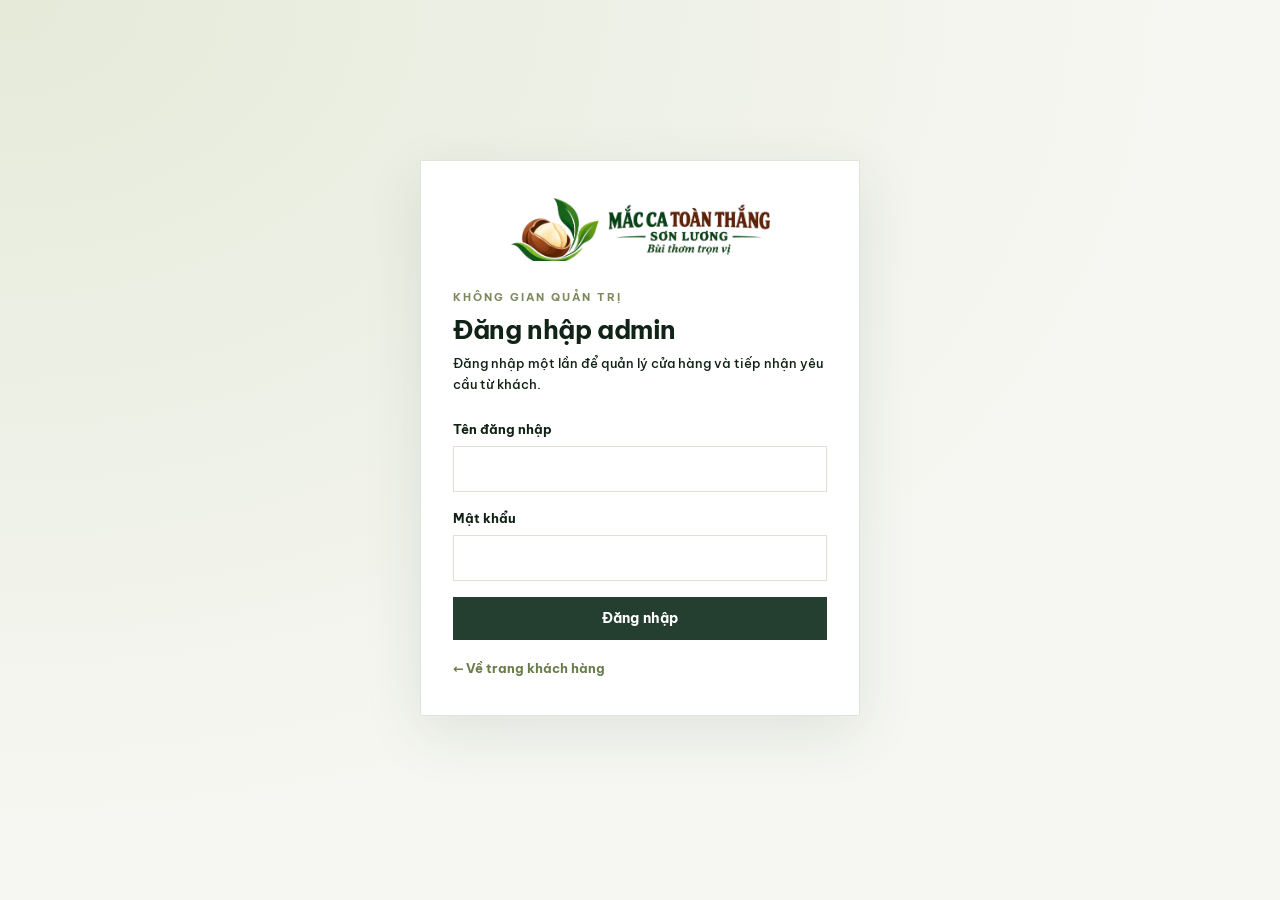
==== commit 5edc397c: "feat: complete deployment setup and CI/CD workflow" ====
--- a/frontend/admin.html
+++ b/frontend/admin.html
@@ -9,14 +9,15 @@
   <link rel="preconnect" href="https://fonts.googleapis.com">
   <link rel="preconnect" href="https://fonts.gstatic.com" crossorigin>
   <link href="https://fonts.googleapis.com/css2?family=Be+Vietnam+Pro:ital,wght@0,300;0,400;0,500;0,600;0,700;1,400&family=Playfair+Display:wght@500;600;700&display=swap" rel="stylesheet">
-  <link rel="stylesheet" href="css/admin.css">
-  <script src="js/request-api.js" defer></script>
-  <script src="js/admin-auth.js" defer></script>
-  <script src="js/store.js" defer></script>
-  <script src="js/journal-data.js" defer></script>
-  <script src="js/admin-data.js" defer></script>
-  <script src="js/admin.js" defer></script>
-  <script src="js/admin-inbox.js" defer></script>
+  <link rel="stylesheet" href="css/admin.css?v=20261004e">
+  <script src="js/api-client.js?v=20261004e" defer></script>
+  <script src="js/request-api.js?v=20261004e" defer></script>
+  <script src="js/admin-auth.js?v=20261004e" defer></script>
+  <script src="js/store.js?v=20261004e" defer></script>
+  <script src="js/journal-data.js?v=20261004e" defer></script>
+  <script src="js/admin-data.js?v=20261004e" defer></script>
+  <script src="js/admin.js?v=20261004e" defer></script>
+  <script src="js/admin-inbox.js?v=20261004e" defer></script>
 </head>
 <body>
   <section id="admin-login-screen" class="admin-login-screen" aria-labelledby="admin-login-title" hidden>
@@ -33,17 +34,16 @@
       <a href="#orders" data-page="orders"><span data-icon="bag"></span>Đơn hàng</a>
       <a href="#inbox" data-page="inbox"><span data-icon="book"></span>Tư vấn & Lời nhắn <small id="inbox-count" hidden>0</small></a>
       <a href="#customers" data-page="customers"><span data-icon="users"></span>Khách hàng</a>
-      <a href="#content" data-page="content"><span data-icon="book"></span>Nội dung website</a>
+      <a href="#content" data-page="content"><span data-icon="book"></span>Tin tức</a>
       <a href="#settings" data-page="settings"><span data-icon="settings"></span>Cài đặt web</a>
     </nav>
-    <div class="sidebar-bottom"><div class="sidebar-note"><span class="live-dot"></span> Bản quản lý cục bộ<p>Một nơi để chăm chút<br>từng sản phẩm, từng đơn hàng.</p></div><a href="index.html"><span data-icon="arrow"></span> Xem trang khách hàng</a></div>
+    <div class="sidebar-bottom"><div class="sidebar-note"><span class="live-dot"></span> Hệ thống quản trị trực tuyến<p>Đã kết nối máy chủ máy chủ<br>Macca Toàn Thắng.</p></div><a href="index.html"><span data-icon="arrow"></span> Xem trang khách hàng</a></div>
   </aside>
   <div class="admin-shell">
     <header class="admin-topbar"><div><span class="breadcrumb">Cửa hàng / </span><span id="breadcrumb-current">Tổng quan</span></div><div class="topbar-right"><span id="today"></span><span class="avatar" aria-label="Quản trị viên">TT</span><span class="admin-role"><span id="admin-username"></span><small>Quản trị viên</small></span><button id="admin-logout" class="button secondary" type="button">Đăng xuất</button></div></header>
     <main id="admin-main" tabindex="-1">
       <p id="admin-session-error" class="error-banner" role="alert" hidden></p>
       <div class="page-heading"><div><p class="eyebrow">MACCA TOÀN THẮNG</p><h1 id="page-title">Tổng quan cửa hàng</h1><p id="page-description">Theo dõi và chăm chút cửa hàng của bạn mỗi ngày.</p></div><button class="button secondary" id="export-data"><span data-icon="download"></span>Xuất dữ liệu</button></div>
-      <div class="local-notice"><span data-icon="info"></span><p><strong>Yêu cầu từ khách</strong> được lưu trên máy chủ và cần đăng nhập admin để xem. Danh mục và đơn thủ công ở các mục khác vẫn lưu riêng trên thiết bị này.</p></div>
       <p id="storage-error" class="error-banner" role="alert" hidden></p>
 
       <section id="page-overview" class="page-panel" aria-label="Tổng quan">
@@ -54,102 +54,177 @@
       </section>
 
       <section id="page-products" class="page-panel" aria-label="Quản lý sản phẩm" hidden>
-        <div class="card"><div class="toolbar"><label class="search-field"><span data-icon="search"></span><input id="product-search" type="search" placeholder="Tìm tên hoặc mã sản phẩm…" aria-label="Tìm sản phẩm"></label><select id="product-category" aria-label="Lọc danh mục"><option value="all">Tất cả danh mục</option><option value="shell">Macca nguyên vỏ</option><option value="kernel">Nhân macca</option><option value="gift">Quà tặng</option></select><button class="button" data-action="new-product">＋ Thêm sản phẩm</button></div><div class="table-wrap"><table><caption class="sr-only">Danh sách sản phẩm quản lý cục bộ</caption><thead><tr><th>Sản phẩm</th><th>Danh mục</th><th>Giá bán</th><th>Tồn kho</th><th>Trạng thái</th><th>Thao tác</th></tr></thead><tbody id="product-rows"></tbody></table></div><p class="table-footer" id="product-result" aria-live="polite"></p></div>
+        <div class="card"><div class="toolbar"><label class="search-field"><span data-icon="search"></span><input id="product-search" type="search" placeholder="Tìm tên hoặc mã sản phẩm…" aria-label="Tìm sản phẩm"></label><select id="product-category" aria-label="Lọc danh mục"><option value="all">Tất cả danh mục</option><option value="shell">Macca nguyên vỏ</option><option value="kernel">Nhân macca</option><option value="gift">Quà tặng</option></select><select id="product-status-filter" aria-label="Lọc trạng thái sản phẩm"><option value="all">Tất cả trạng thái</option><option value="active">Đang hiển thị</option><option value="hidden">Đang ẩn</option></select><button class="button" data-action="new-product">＋ Thêm sản phẩm</button></div><div class="table-wrap"><table><caption class="sr-only">Danh sách sản phẩm quản lý cục bộ</caption><thead><tr><th>Sản phẩm</th><th>Danh mục</th><th>Giá bán</th><th>Tồn kho</th><th>Trạng thái</th><th>Thao tác</th></tr></thead><tbody id="product-rows"></tbody></table></div><p class="table-footer" id="product-result" aria-live="polite"></p></div>
       </section>
 
       <section id="page-orders" class="page-panel" aria-label="Quản lý đơn hàng" hidden>
-        <div class="card"><div class="toolbar"><label class="search-field"><span data-icon="search"></span><input id="order-search" type="search" placeholder="Tìm mã đơn, tên, số điện thoại…" aria-label="Tìm đơn hàng"></label><select id="order-filter" aria-label="Lọc trạng thái đơn"><option value="all">Tất cả trạng thái</option><option value="pending">Chờ xác nhận</option><option value="confirmed">Đã xác nhận</option><option value="shipping">Đang giao</option><option value="completed">Hoàn thành</option><option value="cancelled">Đã hủy</option></select><button class="button" data-action="new-order">＋ Tạo đơn hàng</button></div><div class="table-wrap"><table><caption class="sr-only">Đơn hàng tạo thủ công</caption><thead><tr><th>Mã đơn / ngày tạo</th><th>Khách hàng</th><th>Tổng tiền</th><th>Trạng thái</th><th>Thao tác</th></tr></thead><tbody id="order-rows"></tbody></table></div><p class="table-footer" id="order-result" aria-live="polite"></p></div>
+        <div class="card"><div class="toolbar"><label class="search-field"><span data-icon="search"></span><input id="order-search" type="search" placeholder="Tìm mã đơn, tên, số điện thoại…" aria-label="Tìm đơn hàng"></label><select id="order-filter" aria-label="Lọc trạng thái đơn"><option value="all">Tất cả đơn hàng</option><option value="registered">Đơn của khách đã đăng ký</option><option value="pending">Chờ xác nhận</option><option value="confirmed">Đã xác nhận</option><option value="shipping">Đang giao</option><option value="completed">Hoàn thành</option><option value="cancelled">Đã hủy</option></select><button class="button" data-action="new-order">＋ Tạo đơn hàng</button></div><div class="table-wrap"><table><caption class="sr-only">Danh sách đơn hàng</caption><thead><tr><th>Mã đơn / ngày tạo</th><th>Khách hàng</th><th>Tổng tiền</th><th>Trạng thái</th><th>Thao tác</th></tr></thead><tbody id="order-rows"></tbody></table></div><p class="table-footer" id="order-result" aria-live="polite"></p></div>
       </section>
 
       <section id="page-inbox" class="page-panel" aria-label="Yêu cầu từ khách" hidden>
-        <div id="inbox-workspace"><div class="card"><div class="toolbar"><label class="search-field"><input id="inbox-search" type="search" placeholder="Tìm mã yêu cầu, khách hàng, email…" aria-label="Tìm yêu cầu"></label><select id="inbox-type" aria-label="Lọc loại yêu cầu"><option value="all">Tất cả yêu cầu</option><option value="consult">Tư vấn</option><option value="contact">Lời nhắn / Liên hệ</option></select><select id="inbox-status" aria-label="Lọc trạng thái yêu cầu"><option value="all">Tất cả trạng thái</option><option value="new">Mới nhận</option><option value="processing">Đang xử lý</option><option value="completed">Đã xử lý</option><option value="rejected">Đã từ chối</option></select><button id="inbox-refresh" class="button secondary">Làm mới</button></div><p id="inbox-error" class="form-error inbox-error" role="alert"></p><div class="table-wrap"><table><caption class="sr-only">Yêu cầu từ website khách hàng</caption><thead><tr><th>Mã / Ngày gửi</th><th>Loại</th><th>Khách hàng</th><th>Nội dung</th><th>Trạng thái</th><th>Thao tác</th></tr></thead><tbody id="inbox-rows"></tbody></table></div><p id="inbox-result" class="table-footer" aria-live="polite"></p></div></div>
-      </section>
-      <section id="page-customers" class="page-panel" aria-label="Khách hàng" hidden><div class="card"><div class="toolbar"><label class="search-field"><span data-icon="search"></span><input id="customer-search" type="search" placeholder="Tìm tên, email, số điện thoại…" aria-label="Tìm khách hàng"></label><span class="muted">Tổng hợp từ đơn hàng đã tạo</span></div><div class="table-wrap"><table><caption class="sr-only">Khách hàng theo số điện thoại</caption><thead><tr><th>Khách hàng</th><th>Liên hệ</th><th>Số đơn</th><th>Giá trị đơn hoàn thành</th></tr></thead><tbody id="customer-rows"></tbody></table></div></div></section>
-
-      <section id="page-content" class="page-panel" aria-label="Nội dung website" hidden><div class="card"><div class="card-heading"><div><h2>Góc macca</h2><p>Các bài viết hiện có trên website khách hàng</p></div><a class="text-link" href="goc-macca.html">Mở trang bài viết ↗</a></div><div id="article-grid" class="article-grid"></div></div><div class="content-shortcuts"><a class="card" href="cau-chuyen.html"><span data-icon="book"></span><h2>Câu chuyện thương hiệu</h2><p>Xem nội dung giới thiệu Macca Toàn Thắng.</p><span class="text-link">Mở trang ↗</span></a><a class="card" href="lien-he.html"><span data-icon="users"></span><h2>Thông tin liên hệ</h2><p>Xem địa chỉ và các kênh liên hệ của cửa hàng.</p><span class="text-link">Mở trang ↗</span></a></div></section>
-            <section id="page-settings" class="page-panel" aria-label="Cài đặt web" hidden>
+        <div id="inbox-workspace"><div class="card"><div class="toolbar"><label class="search-field"><input id="inbox-search" type="search" placeholder="Tìm mã yêu cầu, khách hàng, email…" aria-label="Tìm yêu cầu"></label><select id="inbox-type" aria-label="Lọc loại yêu cầu"><option value="all">Tất cả yêu cầu</option><option value="consult">Tư vấn</option><option value="contact">Lời nhắn / Liên hệ</option></select><select id="inbox-status" aria-label="Lọc trạng thái yêu cầu"><option value="all">Tất cả trạng thái</option><option value="new">Mới nhận</option><option value="processing">Đang xử lý</option><option value="completed">Đã xử lý</option><option value="rejected">Đã từ chối</option></select><button id="inbox-refresh" class="button secondary">Làm mới</button></div><p id="inbox-error" class="form-error inbox-error" role="alert"></p><div class="table-wrap"><table><caption class="sr-only">Yêu cầu từ website khách hàng</caption><thead><tr><th>Mã / Ngày gửi</th><th>Loại</th><th>Khách hàng</th><th>Nội dung</th><th>Trạng thái</th><th style="text-align: center;">Thao tác</th></tr></thead><tbody id="inbox-rows"></tbody></table></div><p id="inbox-result" class="table-footer" aria-live="polite"></p></div></div>
+      </section>
+
+      <section id="page-customers" class="page-panel" aria-label="Khách hàng" hidden>
+        <div class="card">
+          <div class="toolbar">
+            <label class="search-field"><span data-icon="search"></span><input id="customer-search" type="search" placeholder="Tìm tên, email, số điện thoại…" aria-label="Tìm khách hàng"></label>
+            <select id="customer-type-filter" aria-label="Lọc loại khách hàng">
+              <option value="all">Tất cả khách hàng</option>
+              <option value="registered">Khách hàng đã đăng ký</option>
+              <option value="guest">Khách mua trực tiếp/vãng lai</option>
+            </select>
+            <span class="muted">Theo dõi khách hàng đã đăng ký và chi tiết đơn hàng đã mua</span>
+          </div>
+          <div class="table-wrap">
+            <table>
+              <caption class="sr-only">Khách hàng và lịch sử đơn</caption>
+              <thead>
+                <tr>
+                  <th>Khách hàng</th>
+                  <th>Số điện thoại</th>
+                  <th>Địa chỉ &amp; Email</th>
+                  <th>Loại tài khoản</th>
+                  <th>Số đơn đã mua</th>
+                  <th>Tổng chi tiêu</th>
+                  <th style="text-align: center;">Thao tác</th>
+                </tr>
+              </thead>
+              <tbody id="customer-rows"></tbody>
+            </table>
+          </div>
+          <p class="table-footer" id="customer-result" aria-live="polite"></p>
+        </div>
+      </section>
+
+      <section id="page-content" class="page-panel" aria-label="Tin tức" hidden>
+        <div class="card">
+          <div class="toolbar" style="display: flex; justify-content: space-between; align-items: center; gap: 12px; flex-wrap: wrap;">
+            <label class="search-field"><span data-icon="search"></span><input id="admin-article-search" type="search" placeholder="Tìm tiêu đề, nhãn bài viết…" aria-label="Tìm bài viết"></label>
+            <select id="admin-article-category" aria-label="Lọc chuyên mục bài viết">
+              <option value="all">Tất cả chuyên mục</option>
+              <option value="enjoy">Thưởng thức (Enjoy)</option>
+              <option value="kitchen">Góc bếp (Kitchen)</option>
+              <option value="gift">Quà tặng (Gift)</option>
+            </select>
+            <select id="admin-article-status" aria-label="Lọc trạng thái bài viết">
+              <option value="all">Tất cả trạng thái</option>
+              <option value="published">Đang hiển thị</option>
+              <option value="hidden">Đang ẩn</option>
+            </select>
+            <button class="button" id="btn-admin-add-article" type="button" style="border-radius: 0;">＋ Thêm bài viết mới</button>
+          </div>
+          <div class="table-wrap">
+            <table>
+              <caption class="sr-only">Quản lý bài viết tin tức Góc Macca</caption>
+              <thead>
+                <tr>
+                  <th>Bài viết</th>
+                  <th>Chuyên mục</th>
+                  <th>Nhãn hiển thị</th>
+                  <th>Trạng thái</th>
+                  <th style="text-align: center;">Thao tác</th>
+                </tr>
+              </thead>
+              <tbody id="admin-article-rows"></tbody>
+            </table>
+          </div>
+          <p class="table-footer" id="admin-article-result" aria-live="polite"></p>
+        </div>
+        <div class="content-shortcuts">
+          <a class="card" href="goc-macca.html" target="_blank"><span data-icon="book"></span><h2>Xem trang Tin tức (Góc Macca)</h2><p>Mở trang bài viết tin tức trên giao diện khách hàng.</p><span class="text-link">Mở trang khách ↗</span></a>
+          <a class="card" href="cau-chuyen.html" target="_blank"><span data-icon="book"></span><h2>Câu chuyện thương hiệu</h2><p>Xem nội dung giới thiệu Macca Toàn Thắng.</p><span class="text-link">Mở trang khách ↗</span></a>
+        </div>
+      </section>
+
+      <section id="page-settings" class="page-panel" aria-label="Cài đặt thông tin liên hệ" hidden>
         <div class="card settings-container">
           <div class="settings-header">
-            <p class="eyebrow" style="color: var(--olive); font-size: 11px; font-weight: 600; letter-spacing: 1.5px;">HỆ THỐNG WEBSITE</p>
-            <h2>Cài đặt website khách hàng</h2>
-            <p>Tùy chỉnh thông tin liên hệ, hotline Zalo, thanh thông báo và cấu hình đơn hàng trực tiếp trên website.</p>
+            <h2>Cài đặt thông tin liên hệ</h2>
           </div>
 
           <form id="web-settings-form">
-            <h3 class="settings-section-title">1. Thông tin thương hiệu & Liên hệ</h3>
-            <div class="form-grid" style="margin-bottom: 24px;">
-              <label>Tên thương hiệu
-                <input name="brandName" placeholder="Macca Toàn Thắng" required maxlength="120">
-              </label>
-              <label>Khẩu hiệu (Slogan)
-                <input name="slogan" placeholder="Từ hạt nhỏ, nuôi điều lớn…" maxlength="250">
-              </label>
-              <label>Số điện thoại (Hotline đặt hàng)
-                <input name="phone" placeholder="0988245476" required maxlength="20">
-              </label>
-              <label>Số điện thoại hiển thị
-                <input name="phoneDisplay" placeholder="0988 245 476" required maxlength="30">
-              </label>
-              <label>Link chat Zalo
-                <input name="zalo" placeholder="https://zalo.me/0988245476" maxlength="250">
-              </label>
-              <label>Link Fanpage Facebook
-                <input name="facebook" placeholder="https://facebook.com/maccatoanthang" maxlength="250">
-              </label>
-              <label>Email liên hệ
-                <input name="email" type="email" placeholder="maccatoanthang@gmail.com" maxlength="150">
-              </label>
-              <label>Thời gian phục vụ
-                <input name="hours" placeholder="08:00 – 21:00 hàng ngày" maxlength="100">
-              </label>
-              <label class="full">Địa chỉ cơ sở / Vườn macca
-                <input name="address" placeholder="Sơn Lương, Phú Thọ" maxlength="300">
-              </label>
+            <input type="hidden" name="brandName" value="Macca Toàn Thắng">
+
+            <div class="channel-list">
+              <!-- 1. Số điện thoại / Hotline -->
+              <div class="channel-item">
+                <div class="channel-logo-wrap" title="Số điện thoại Hotline">
+                  <img src="assets/phone-icon.png" alt="Hotline" class="channel-logo-img">
+                </div>
+                <div class="channel-field">
+                  <label for="setting-phone">Số điện thoại Hotline (liên kết gọi)</label>
+                  <input id="setting-phone" name="phone" placeholder="0975895024" required maxlength="20">
+                </div>
+              </div>
+
+              <!-- 1b. Định dạng hiển thị Hotline -->
+              <div class="channel-item">
+                <div class="channel-logo-wrap" title="Hiển thị SĐT">
+                  <span style="font-weight:700;font-size:18px;color:#243f30;">123</span>
+                </div>
+                <div class="channel-field">
+                  <label for="setting-phone-display">Định dạng SĐT hiển thị (ví dụ: 0975.895.024 hoặc 0975 895 024)</label>
+                  <input id="setting-phone-display" name="phoneDisplay" placeholder="0975.895.024" maxlength="30">
+                </div>
+              </div>
+
+              <!-- 2. Zalo -->
+              <div class="channel-item">
+                <div class="channel-logo-wrap" title="Zalo">
+                  <img src="assets/zalo-icon.png" alt="Zalo" class="channel-logo-img">
+                </div>
+                <div class="channel-field">
+                  <label for="setting-zalo">Link chat Zalo</label>
+                  <input id="setting-zalo" name="zalo" placeholder="https://zalo.me/0975895024" required maxlength="250">
+                </div>
+              </div>
+
+              <!-- 3. Facebook -->
+              <div class="channel-item">
+                <div class="channel-logo-wrap" title="Fanpage Facebook">
+                  <img src="assets/facebook-icon.png" alt="Facebook" class="channel-logo-img">
+                </div>
+                <div class="channel-field">
+                  <label for="setting-facebook">Link Fanpage Facebook</label>
+                  <input id="setting-facebook" name="facebook" placeholder="https://facebook.com/maccatoanthang" required maxlength="250">
+                </div>
+              </div>
+
+              <!-- 4. Gmail -->
+              <div class="channel-item">
+                <div class="channel-logo-wrap" title="Gmail">
+                  <img src="assets/gmail-icon.png" alt="Gmail" class="channel-logo-img">
+                </div>
+                <div class="channel-field">
+                  <label for="setting-email">Gmail / Email liên hệ</label>
+                  <input id="setting-email" name="email" type="email" placeholder="maccatoanthang@gmail.com" required maxlength="150">
+                </div>
+              </div>
+
+              <!-- 5. Địa chỉ cơ sở -->
+              <div class="channel-item">
+                <div class="channel-logo-wrap" title="Địa chỉ">
+                  <span style="font-weight:700;font-size:18px;color:#243f30;">📍</span>
+                </div>
+                <div class="channel-field">
+                  <label for="setting-address">Địa chỉ cơ sở / Vườn macca</label>
+                  <input id="setting-address" name="address" placeholder="Sơn Lương, Phú Thọ" maxlength="250">
+                </div>
+              </div>
             </div>
 
-            <h3 class="settings-section-title">2. Thanh thông báo đầu trang (Announcement Bar)</h3>
-            <div class="form-grid" style="margin-bottom: 24px;">
-              <label>Trạng thái thanh thông báo
-                <select name="announcementEnable">
-                  <option value="true">Bật (Hiển thị đầu trang web)</option>
-                  <option value="false">Tắt (Tạm ẩn)</option>
-                </select>
-              </label>
-              <label>Đường dẫn khi bấm vào thông báo
-                <input name="announcementLink" placeholder="cau-chuyen.html hoặc san-pham.html" maxlength="200">
-              </label>
-              <label class="full">Nội dung thông báo
-                <input name="announcementText" placeholder="🌿 Chào mừng bạn đến với Macca Toàn Thắng…" maxlength="400">
-              </label>
-            </div>
-
-            <h3 class="settings-section-title">3. Cấu hình vận chuyển & Cửa hàng</h3>
-            <div class="form-grid" style="margin-bottom: 24px;">
-              <label>Phí giao hàng tiêu chuẩn (₫)
-                <input name="shippingStandard" type="number" min="0" max="1000000" step="1000" required>
-              </label>
-              <label>Phí giao hàng hỏa tốc (₫)
-                <input name="shippingExpress" type="number" min="0" max="1000000" step="1000" required>
-              </label>
-              <label>Đơn hàng tối thiểu miễn phí ship (₫)
-                <input name="freeShippingThreshold" type="number" min="0" max="10000000" step="50000" placeholder="500000 (0 nếu không áp dụng)">
-              </label>
-              <label>Trạng thái nhận đơn
-                <select name="storeStatus">
-                  <option value="open">Đang mở cửa nhận đơn bình thường</option>
-                  <option value="busy">Bận / Tạm ngừng tiếp nhận đơn mới</option>
-                </select>
-              </label>
-              <label class="full">Thông báo lưu ý cho khách đặt hàng
-                <textarea name="storeNotice" rows="2" placeholder="Đơn hàng sẽ được liên hệ xác nhận trong giờ làm việc (08:00 - 21:00)." maxlength="500"></textarea>
-              </label>
-            </div>
-
             <p id="settings-error" class="form-error" role="alert"></p>
 
             <div class="settings-actions">
-              <button type="button" id="reset-settings-button" class="button secondary">Khôi phục mặc định</button>
-              <button type="submit" class="button">Lưu cài đặt</button>
+              <button type="button" id="reset-settings-button" class="button secondary">
+                <svg viewBox="0 0 24 24" width="16" height="16" fill="none" stroke="currentColor" stroke-width="2" stroke-linecap="round" stroke-linejoin="round" aria-hidden="true"><path d="M3 12a9 9 0 1 0 9-9 9.75 9.75 0 0 0-6.74 2.74L3 8"/><path d="M3 3v5h5"/></svg>
+                <span>Khôi phục mặc định</span>
+              </button>
+              <button type="submit" class="button">
+                <svg viewBox="0 0 24 24" width="16" height="16" fill="none" stroke="currentColor" stroke-width="2" stroke-linecap="round" stroke-linejoin="round" aria-hidden="true"><path d="M19 21H5a2 2 0 0 1-2-2V5a2 2 0 0 1 2-2h11l5 5v11a2 2 0 0 1-2 2z"/><polyline points="17 21 17 13 7 13 7 21"/><polyline points="7 3 7 8 15 8"/></svg>
+                <span>Lưu cài đặt</span>
+              </button>
             </div>
           </form>
         </div>
@@ -159,11 +234,113 @@
     </main>
   </div>
 
-  <dialog id="product-dialog" aria-labelledby="product-dialog-title"><form id="product-form"><div class="dialog-heading"><div><p class="eyebrow">BỘ SƯU TẬP MACCA</p><h2 id="product-dialog-title">Thêm sản phẩm</h2></div><button class="close-button" type="button" data-close aria-label="Đóng">×</button></div><input type="hidden" name="id"><div class="form-grid"><label class="full">Tên sản phẩm<input name="name" required maxlength="120"></label><label>Danh mục<select name="category"><option value="shell">Macca nguyên vỏ</option><option value="kernel">Nhân macca</option><option value="gift">Quà tặng</option></select></label><label>Quy cách<input name="weight" placeholder="500 g" required maxlength="60"></label><label>Giá bán (₫)<input name="price" type="number" min="1000" max="100000000" step="1000" required></label><label>Tồn kho<input name="stock" type="number" min="0" max="1000000" step="1" placeholder="Chưa cập nhật"></label><label>Ảnh sản phẩm<select name="image"><option value="assets/macca-natural.png">Macca sấy mộc</option><option value="assets/macca-kernel.png">Nhân macca</option><option value="assets/macca-roasted.png">Macca rang</option><option value="assets/macca-gift.png">Hộp quà Mộc An</option></select></label><label>Trạng thái<select name="active"><option value="true">Đang kinh doanh</option><option value="false">Tạm ngừng</option></select></label><label class="full">Nhãn sản phẩm<input name="badge" maxlength="60" placeholder="VỊ NGUYÊN BẢN"></label><label class="full">Thành phần<input name="ingredients" maxlength="250"></label><label class="full">Mô tả<textarea name="description" rows="3" maxlength="2000"></textarea></label></div><p id="product-error" class="form-error" role="alert"></p><div class="dialog-actions"><button class="button secondary" type="button" data-close>Hủy</button><button class="button" type="submit">Lưu sản phẩm</button></div></form></dialog>
+  <dialog id="product-dialog" aria-labelledby="product-dialog-title"><form id="product-form"><div class="dialog-heading"><div><p class="eyebrow">BỘ SƯU TẬP MACCA</p><h2 id="product-dialog-title">Thêm sản phẩm</h2></div><button class="close-button" type="button" data-close aria-label="Đóng">×</button></div><input type="hidden" name="id"><div class="form-grid"><label class="full">Tên sản phẩm<input name="name" required maxlength="120"></label><label>Danh mục<select name="category"><option value="shell">Macca nguyên vỏ</option><option value="kernel">Nhân macca</option><option value="gift">Quà tặng</option></select></label><label>Quy cách<input name="weight" placeholder="500 g" required maxlength="60"></label><label>Giá bán (₫)<input name="price" type="number" min="1000" max="100000000" step="1000" required></label><label>Tồn kho<input name="stock" type="number" min="0" max="1000000" step="1" placeholder="Chưa cập nhật"></label><label>Ảnh sản phẩm<select name="image"><option value="assets/macca-natural.png">Macca sấy mộc</option><option value="assets/macca-kernel.png">Nhân macca</option><option value="assets/macca-roasted.png">Macca rang</option><option value="assets/macca-gift.png">Hộp quà Mộc An</option></select></label><label>Trạng thái hiển thị<select name="active"><option value="true">Đang hiển thị (Kinh doanh)</option><option value="false">Đang ẩn (Tạm ngừng)</option></select></label><label class="full">Nhãn sản phẩm<input name="badge" maxlength="60" placeholder="VỊ NGUYÊN BẢN"></label><label class="full">Thành phần<input name="ingredients" maxlength="250"></label><label class="full">Mô tả<textarea name="description" rows="3" maxlength="2000"></textarea></label></div><p id="product-error" class="form-error" role="alert"></p><div class="dialog-actions"><button class="button secondary" type="button" data-close>Hủy</button><button class="button" type="submit">Lưu sản phẩm</button></div></form></dialog>
 
   <dialog id="order-dialog" aria-labelledby="order-dialog-title"><form id="order-form"><div class="dialog-heading"><div><p class="eyebrow">ĐƠN HÀNG THỦ CÔNG</p><h2 id="order-dialog-title">Tạo đơn hàng</h2></div><button type="button" class="close-button" data-close aria-label="Đóng">×</button></div><div class="form-grid"><label>Họ tên khách hàng<input name="name" required maxlength="100" autocomplete="name"></label><label>Số điện thoại<input name="phone" type="tel" required maxlength="20" autocomplete="tel"></label><label class="full">Email (không bắt buộc)<input name="email" type="email" maxlength="254" autocomplete="email"></label><label class="full">Địa chỉ nhận hàng<input name="address" required maxlength="300" autocomplete="street-address"></label></div><h3 class="form-section-title">Sản phẩm đặt mua</h3><div id="order-lines"></div><button class="text-link add-line" id="add-order-line" type="button">＋ Thêm dòng sản phẩm</button><div class="form-grid"><label>Phí giao hàng (₫)<input name="shipping" type="number" value="30000" min="0" max="1000000" step="1000" required></label><label>Phương thức thanh toán<input value="Thanh toán khi nhận hàng (COD)" disabled></label><label class="full">Ghi chú<textarea name="note" rows="2" maxlength="1000"></textarea></label></div><div class="order-total"><span>Tổng giá trị đơn</span><strong id="new-order-total">0 ₫</strong></div><p class="muted">Tồn kho được theo dõi riêng, không tự trừ khi tạo đơn.</p><p id="order-error" class="form-error" role="alert"></p><div class="dialog-actions"><button class="button secondary" type="button" data-close>Hủy</button><button class="button" type="submit">Tạo đơn hàng</button></div></form></dialog>
 
-  <dialog id="order-detail-dialog" aria-labelledby="order-detail-title"><div class="dialog-heading"><h2 id="order-detail-title">Chi tiết đơn hàng</h2><button type="button" class="close-button" data-close aria-label="Đóng">×</button></div><div id="order-detail"></div><form id="status-form"><label>Trạng thái đơn<select name="status"><option value="pending">Chờ xác nhận</option><option value="confirmed">Đã xác nhận</option><option value="shipping">Đang giao</option><option value="completed">Hoàn thành</option><option value="cancelled">Đã hủy</option></select></label><p id="status-error" class="form-error" role="alert"></p><div class="dialog-actions"><button type="button" class="button secondary" data-close>Đóng</button><button class="button" type="submit">Lưu trạng thái</button></div></form></dialog>
+  <dialog id="order-detail-dialog" aria-labelledby="order-detail-title" style="width: min(760px, calc(100% - 28px)); border-radius: 0;"><div class="dialog-heading"><h2 id="order-detail-title">Chi tiết đơn hàng</h2><button type="button" class="close-button" data-close aria-label="Đóng">×</button></div><div id="order-detail"></div><form id="status-form"><label>Cập nhật trạng thái đơn hàng<select name="status"><option value="pending">Chờ xác nhận</option><option value="confirmed">Đã xác nhận</option><option value="shipping">Đang giao</option><option value="completed">Hoàn thành</option><option value="cancelled">Đã hủy</option></select></label><p id="status-error" class="form-error" role="alert"></p><div class="dialog-actions"><button type="button" class="button secondary" data-close>Đóng</button><button class="button" type="submit">Lưu trạng thái</button></div></form></dialog>
+
+  <dialog id="customer-orders-dialog" aria-labelledby="customer-orders-title" style="width: min(840px, calc(100% - 28px)); border-radius: 0;">
+    <div class="dialog-heading">
+      <div>
+        <p class="eyebrow" id="customer-orders-eyebrow">LỊCH SỬ MUA HÀNG CỦA KHÁCH</p>
+        <h2 id="customer-orders-title">Đơn hàng của khách hàng</h2>
+      </div>
+      <button type="button" class="close-button" data-close aria-label="Đóng">×</button>
+    </div>
+    <div id="customer-orders-info" style="margin-bottom: 16px; padding: 14px; background: #f5f6ef; border: 1px solid var(--line);"></div>
+    <div class="table-wrap">
+      <table>
+        <thead>
+          <tr>
+            <th>Mã đơn</th>
+            <th>Ngày đặt</th>
+            <th>Sản phẩm đã mua</th>
+            <th>Tổng tiền</th>
+            <th>Trạng thái</th>
+            <th style="text-align: center;">Thao tác</th>
+          </tr>
+        </thead>
+        <tbody id="customer-orders-tbody"></tbody>
+      </table>
+    </div>
+    <div class="dialog-actions">
+      <button type="button" class="button secondary" data-close>Đóng</button>
+    </div>
+  </dialog>
+
+  <dialog id="admin-article-dialog" aria-labelledby="admin-article-title" style="width: min(760px, calc(100% - 28px)); border-radius: 0;">
+    <form id="admin-article-form">
+      <div class="dialog-heading">
+        <div>
+          <p class="eyebrow">QUẢN LÝ GÓC MACCA</p>
+          <h2 id="admin-article-title">Thêm bài viết mới</h2>
+        </div>
+        <button type="button" class="close-button" data-close aria-label="Đóng">×</button>
+      </div>
+      <input type="hidden" name="editSlug" value="">
+      <div class="form-grid">
+        <label class="full">Tiêu đề bài viết <span style="color: #b33924;">*</span>
+          <input name="title" required maxlength="255" placeholder="Ví dụ: Ba cách thưởng thức hạt macca chuẩn vị" style="border-radius: 0;">
+        </label>
+        <label>Chuyên mục <span style="color: #b33924;">*</span>
+          <select name="category" required style="border-radius: 0;">
+            <option value="enjoy">Thưởng thức (Enjoy)</option>
+            <option value="kitchen">Góc bếp (Kitchen)</option>
+            <option value="gift">Quà tặng (Gift)</option>
+          </select>
+        </label>
+        <label>Nhãn hiển thị
+          <input name="label" maxlength="80" placeholder="VD: THƯỞNG THỨC, GÓC BẾP, QUÀ TẶNG..." style="border-radius: 0;">
+        </label>
+        <label>Đường dẫn SEO (Slug)
+          <input name="slug" pattern="^[a-z0-9-]*$" maxlength="120" placeholder="Để trống hệ thống sẽ tự sinh tự động" style="border-radius: 0;">
+        </label>
+        <label>Ảnh đại diện bài viết
+          <select name="image" style="border-radius: 0;">
+            <option value="assets/macca-natural.png">Ảnh macca nguyên vị (macca-natural.png)</option>
+            <option value="assets/macca-kernel.png">Ảnh nhân macca (macca-kernel.png)</option>
+            <option value="assets/macca-gift.png">Ảnh hộp quà macca (macca-gift.png)</option>
+            <option value="assets/macca-hero.png">Ảnh vườn &amp; cành macca (macca-hero.png)</option>
+          </select>
+        </label>
+        <label>Trạng thái hiển thị
+          <select name="published" style="border-radius: 0;">
+            <option value="true">Đang hiển thị (Xuất bản)</option>
+            <option value="false">Đang ẩn (Tạm ẩn)</option>
+          </select>
+        </label>
+        <label class="full">Tóm tắt ngắn (Description)
+          <textarea name="description" rows="2" maxlength="1000" placeholder="Mô tả tóm tắt ngắn cho bài viết..." style="border-radius: 0;"></textarea>
+        </label>
+        <label class="full">Nội dung chi tiết bài viết (Body) <span style="color: #b33924;">*</span>
+          <textarea name="body" required rows="7" placeholder="Nội dung bài viết, hỗ trợ định dạng đoạn văn <p> hoặc xuống dòng thông thường..." style="border-radius: 0; font-family: inherit;"></textarea>
+        </label>
+      </div>
+      <p id="admin-article-error" class="form-error" role="alert"></p>
+      <div class="dialog-actions">
+        <button type="button" class="button secondary" data-close style="border-radius: 0;">Hủy</button>
+        <button type="submit" class="button" id="admin-article-submit" style="border-radius: 0;">Lưu bài viết</button>
+      </div>
+    </form>
+  </dialog>
+
+  <dialog id="admin-article-delete-dialog" aria-labelledby="admin-article-del-title" style="border-radius: 0;">
+    <form id="admin-article-delete-form">
+      <div class="dialog-heading">
+        <h2 id="admin-article-del-title">Xóa bài viết?</h2>
+        <button type="button" class="close-button" data-close aria-label="Đóng">×</button>
+      </div>
+      <p id="admin-article-del-desc" style="margin: 12px 0;"></p>
+      <p class="muted">Bài viết này sẽ bị xóa hoàn toàn khỏi Góc Macca trên website.</p>
+      <p id="admin-article-del-error" class="form-error" role="alert"></p>
+      <div class="dialog-actions">
+        <button type="button" class="button secondary" data-close style="border-radius: 0;">Giữ lại</button>
+        <button class="button danger" type="submit" style="border-radius: 0;">Xóa bài viết</button>
+      </div>
+    </form>
+  </dialog>
+
   <dialog id="delete-dialog" aria-labelledby="delete-title"><form id="delete-form"><div class="dialog-heading"><h2 id="delete-title">Xóa sản phẩm?</h2><button type="button" class="close-button" data-close aria-label="Đóng">×</button></div><p id="delete-description"></p><p class="muted">Các đơn hàng đã tạo vẫn giữ thông tin sản phẩm tại thời điểm đặt.</p><p id="delete-error" class="form-error" role="alert"></p><div class="dialog-actions"><button type="button" class="button secondary" data-close>Giữ lại</button><button class="button danger" type="submit">Xóa sản phẩm</button></div></form></dialog>
   <dialog id="inbox-detail-dialog" aria-labelledby="inbox-detail-title"><div class="dialog-heading"><h2 id="inbox-detail-title">Chi tiết yêu cầu</h2><button type="button" class="close-button" data-close aria-label="Đóng">×</button></div><div id="inbox-detail"></div><form id="inbox-status-form"><input type="hidden" name="id"><label>Trạng thái xử lý<select name="status"><option value="new">Mới nhận</option><option value="processing">Đang xử lý</option><option value="completed">Đã xử lý</option><option value="rejected">Đã từ chối</option></select></label><p id="inbox-detail-error" class="form-error" role="alert"></p><div class="dialog-actions"><button type="button" class="button secondary" data-close>Đóng</button><button type="submit" class="button">Lưu trạng thái</button></div></form></dialog>
   <div id="admin-toast" role="status" aria-live="polite"></div>
--- a/frontend/css/admin.css
+++ b/frontend/css/admin.css
@@ -1,308 +1,1804 @@
-@import url('https://fonts.googleapis.com/css2?family=Be+Vietnam+Pro:wght@400;500;600;700&family=Playfair+Display:wght@400;500&display=swap');
-:root{--green:#243f30;--olive:#7d895d;--ink:#293c30;--muted:#7c8279;--line:#e6e8df;--canvas:#f6f7f2;--sans:'Be Vietnam Pro',system-ui,-apple-system,'Segoe UI',Roboto,Helvetica,Arial,sans-serif;--serif:'Playfair Display',Georgia,serif}
-*{box-sizing:border-box}body{margin:0;background:var(--canvas);color:var(--ink);font:14px/1.65 var(--sans)}[hidden]{display:none!important}button,input,select,textarea{font:inherit}button,a{touch-action:manipulation}a{color:inherit;text-decoration:none}button{cursor:pointer}button:disabled{opacity:.5;cursor:not-allowed}button{color:inherit}button:focus-visible,a:focus-visible,input:focus-visible,select:focus-visible,textarea:focus-visible{outline:3px solid #b69a5d;outline-offset:3px}img{max-width:100%;display:block;object-fit:cover}svg{width:20px;height:20px;fill:none;stroke:currentColor;stroke-width:1.7;stroke-linecap:round;stroke-linejoin:round;vertical-align:middle}h1,h2,h3,p{margin-top:0}h1,h2,h3{line-height:1.35}.sr-only,.skip-link:not(:focus){position:absolute;width:1px;height:1px;overflow:hidden;clip-path:inset(50%)}.skip-link:focus{position:fixed;top:10px;left:20px;padding:10px;background:white;z-index:99}
-.sidebar{position:fixed;inset:0 auto 0 0;width:248px;background:var(--green);color:#eaf0e5;display:flex;flex-direction:column;padding:32px 20px;z-index:20}.admin-brand{display:flex;align-items:center;gap:12px;padding:0 12px 34px}.admin-brand img{background:#f4f0e3;border-radius:50%;padding:5px;object-fit:contain}.admin-brand>span{font:32px/1 var(--serif)}.admin-brand strong{font:9px/1.7 var(--sans);display:block;letter-spacing:2.5px;margin-top:7px}.sidebar-caption{font-size:10px;letter-spacing:1.8px;color:#a6b7a3;padding:0 14px;margin:16px 0}.sidebar nav{display:grid;gap:6px}.sidebar nav a{display:flex;align-items:center;gap:13px;padding:13px 14px;color:#c6d3c4;border-radius:7px;font-size:13px}.sidebar nav a:hover{background:#ffffff0a;color:#fff}.sidebar nav a[aria-current=page]{background:#e9eddd;color:var(--green);font-weight:600}.sidebar nav small{margin-left:auto;background:#243f3012;border-radius:4px;padding:0 7px}.sidebar-bottom{margin-top:auto;padding:25px 12px 0}.sidebar-note{font-size:12px;border-bottom:1px solid #ffffff20;padding-bottom:18px;margin-bottom:19px}.sidebar-note p{color:#a9bda6;font-size:11px;margin:10px 0 0;line-height:1.9}.live-dot{display:inline-block;width:6px;height:6px;background:#bdd29e;border-radius:50%;margin-right:5px}.sidebar-bottom>a{font-size:12px;display:flex;gap:10px;align-items:center}
-.admin-shell{margin-left:248px}.admin-topbar{height:83px;border-bottom:1px solid var(--line);background:#fff;display:flex;justify-content:space-between;align-items:center;padding:0 38px;font-size:12px}.breadcrumb{color:var(--muted)}.topbar-right{display:flex;align-items:center;gap:13px}.topbar-right>span:first-child{color:var(--muted);margin-right:14px}.avatar{display:grid;place-items:center;width:36px;height:36px;border-radius:50%;background:#e9edde;color:var(--green);font-size:12px;font-weight:600}.admin-role{font-size:12px;font-weight:500}.admin-role small{display:block;color:var(--muted);font-size:10px;font-weight:400}main{padding:32px 38px 0;max-width:1600px;margin:auto}.page-heading{display:flex;align-items:center;justify-content:space-between;gap:20px;margin-bottom:21px}.eyebrow{font-size:10px;letter-spacing:2px;color:var(--olive);font-weight:600;margin:0 0 8px}h1{font-size:27px;letter-spacing:-.7px;margin:0 0 7px}.page-heading p:last-child{color:var(--muted);font-size:12px;margin:0}.button{display:inline-flex;align-items:center;justify-content:center;gap:9px;padding:10px 16px;min-height:42px;background:var(--green);color:white;border:1px solid var(--green);border-radius:6px;font-size:12px;font-weight:500;white-space:nowrap}.button:hover{background:#365440}.button.secondary{background:#fff;color:var(--ink);border-color:#dce1d5}.button.secondary:hover{background:#eef1e6}.button.light{background:#f1f1df;color:var(--green);border-color:transparent}.button.danger{background:#a33f33;border-color:#a33f33}.button svg{width:16px;height:16px}.local-notice{display:flex;align-items:center;gap:10px;border:1px solid #e2e6d6;background:#eeefe4;padding:10px 13px;border-radius:6px;margin-bottom:24px;color:#6c7458;font-size:11px}.local-notice svg{width:17px;flex-shrink:0}.local-notice p{margin:0}.error-banner{background:#fff0eb;color:#923f33;border:1px solid #e6bcb1;padding:14px;border-radius:6px}
-.welcome-banner{display:grid;grid-template-columns:1.25fr 1fr;overflow:hidden;position:relative;background:#e8ecde;border-radius:10px;margin-bottom:24px;min-height:238px}.welcome-banner>div{padding:30px 34px;z-index:1;background:linear-gradient(90deg,#e8ecde 87%,transparent)}.welcome-banner .eyebrow{font-size:9px}.welcome-banner h2{font:400 33px/1.3 var(--serif);margin:10px 0}.welcome-banner p{font-size:12px;line-height:1.9;color:#69725e;margin-bottom:18px}.welcome-banner img{width:100%;height:100%;position:absolute;right:0;top:0;width:47%;object-position:center 60%}.welcome-banner .button{font-size:11px;min-height:36px;padding:8px 14px;background:var(--green);color:#fff}
-.stats-grid{display:grid;grid-template-columns:repeat(4,1fr);gap:17px;margin-bottom:24px}.stat-card{border:1px solid var(--line);background:#fff;border-radius:9px;padding:20px}.stat-top{display:flex;justify-content:space-between;align-items:center;gap:6px;color:var(--muted);font-size:11px}.stat-icon{display:grid;place-items:center;width:34px;height:34px;border-radius:8px;background:#eff2e7;color:var(--olive)}.stat-card strong{display:block;font-size:26px;letter-spacing:-.8px;line-height:1.4;margin:9px 0}.stat-card small{color:var(--muted);font-size:10px}.overview-grid{display:grid;grid-template-columns:1.65fr 1fr;gap:22px;margin-bottom:24px}.card{background:#fff;border:1px solid var(--line);border-radius:9px;overflow:hidden}.card-heading{padding:23px 24px 18px;display:flex;justify-content:space-between;align-items:center;gap:14px}.card h2{font-size:15px;margin:0 0 5px}.card-heading p{font-size:11px;color:var(--muted);margin:0}.text-link{font-size:11px;font-weight:500;color:#6a7c4c;white-space:nowrap;background:none;border:0;padding:0}.text-link:hover{text-decoration:underline}.empty-state{text-align:center;padding:38px 20px;color:var(--muted)}.empty-state>svg{width:34px;height:34px;color:#98a38a;margin-bottom:12px}.empty-state h3{color:#64715b;font-size:14px;font-weight:500;margin-bottom:8px}.empty-state p{font-size:12px;margin:0 0 16px}.empty-state .button{font-size:11px}.category-row{padding:12px 24px}.category-label{display:flex;justify-content:space-between;font-size:12px;margin-bottom:9px}.category-track{height:7px;border-radius:10px;background:#f0f2eb;overflow:hidden}.category-track span{display:block;height:100%;background:var(--olive);border-radius:10px}.category-row:nth-child(2) .category-track span{background:#b3bd94}.category-row:nth-child(3) .category-track span{background:#c9b18b}.collection-link{display:flex;justify-content:space-between;padding:17px 24px;margin-top:16px;border-top:1px solid var(--line);font-size:11px;color:#72815e}.product-preview-grid{display:grid;grid-template-columns:repeat(4,1fr);gap:17px;padding:0 24px 24px}.preview-product{border:1px solid var(--line);border-radius:7px;overflow:hidden}.preview-product img{height:133px;width:100%;object-fit:cover}.preview-product>div{padding:13px}.preview-product small{font-size:9px;color:var(--muted)}.preview-product h3{font-size:12px;font-weight:500;line-height:1.6;margin:5px 0}.preview-product strong{font-size:12px}.preview-product button{margin-top:10px;display:block}
-.toolbar{display:flex;align-items:center;gap:12px;padding:21px 24px;flex-wrap:wrap;border-bottom:1px solid var(--line)}.search-field{display:flex!important;align-items:center;gap:9px;flex:1;min-width:180px;margin:0!important}.search-field svg{color:#94a08d;flex-shrink:0}.search-field input{border:0;padding:9px 0;min-width:0}.toolbar select{width:auto;max-width:100%;font-size:12px;min-height:40px}.table-wrap{overflow-x:auto}table{width:100%;border-collapse:collapse;text-align:left;white-space:nowrap}th{background:#fafbf7;color:#7e8875;font-size:10px;font-weight:500;padding:13px 22px;border-bottom:1px solid var(--line)}td{padding:17px 22px;border-bottom:1px solid #eef0e8;font-size:12px}tbody tr:last-child td{border-bottom:0}td small{display:block;font-size:10px;color:var(--muted);margin-top:3px}td strong{font-weight:500}.table-product{display:flex;align-items:center;gap:13px}.table-product img{width:48px;height:52px;border-radius:5px}.table-product strong{display:block;max-width:220px;white-space:normal}.badge{display:inline-block;border-radius:5px;padding:4px 8px;font-size:10px;white-space:nowrap;background:#eef2e5;color:#688049}.badge.pending{background:#fcf2db;color:#9e7d34}.badge.shipping{background:#eaf1f8;color:#587997}.badge.cancelled{background:#f9ebe7;color:#a56c5b}.badge.confirmed{background:#eeedf8;color:#7c6d9a}.badge.inactive{background:#f0f0ec;color:#888d81}.row-actions{display:flex;gap:9px}.row-actions button{background:#f6f8f1;border:1px solid #e4e8db;color:var(--green);border-radius:4px;padding:5px 8px;font-size:11px}.row-actions .delete-action{color:#a26858;background:#fff}.table-footer{font-size:11px;color:var(--muted);padding:14px 24px;margin:0;border-top:1px solid var(--line)}.muted{color:var(--muted);font-size:11px}.article-grid{display:grid;grid-template-columns:repeat(3,1fr);gap:22px;padding:0 24px 24px}.article-grid img{width:100%;height:175px;border-radius:6px;margin-bottom:15px}.article-grid h3{font-size:16px;font-family:var(--serif);font-weight:500;margin:10px 0}.article-grid p{font-size:12px;color:var(--muted)}.content-shortcuts{display:grid;grid-template-columns:1fr 1fr;gap:22px;margin-top:22px}.content-shortcuts>a{padding:24px}.content-shortcuts svg{color:var(--olive);margin-bottom:16px}.content-shortcuts p{font-size:12px;color:var(--muted);margin:8px 0 18px}.admin-footer{display:flex;justify-content:space-between;gap:14px;font-size:10px;color:#919787;padding:30px 0 22px}
-dialog{width:min(640px,calc(100% - 28px));max-height:calc(100dvh - 40px);overflow-y:auto;border:1px solid var(--line);border-radius:12px;padding:28px;color:var(--ink);box-shadow:0 22px 80px #182f302e}dialog::backdrop{background:#14271dc0}.dialog-heading{display:flex;justify-content:space-between;gap:20px;align-items:flex-start;margin-bottom:24px}.dialog-heading h2{font-size:23px;margin:0}.close-button{border:0;background:#f1f3ed;width:34px;height:34px;font-size:24px;border-radius:50%;line-height:1;flex-shrink:0}.form-grid{display:grid;grid-template-columns:1fr 1fr;gap:17px}.full{grid-column:1/-1}label{display:block;font-size:12px;font-weight:500}input,select,textarea{display:block;width:100%;padding:10px 12px;border:1px solid #dce1d5;border-radius:5px;background:#fff;color:var(--ink);font-size:13px;min-width:0}label>input,label>select,label>textarea{margin-top:6px}textarea{resize:vertical}.dialog-actions{display:flex;justify-content:flex-end;gap:10px;margin-top:24px;padding-top:20px;border-top:1px solid var(--line)}.form-error{color:#ae4938;font-size:12px;margin:12px 0 0}.form-error:empty{display:none}.form-section-title{font-size:13px;margin:25px 0 12px}.order-line{display:grid;grid-template-columns:1fr 75px 32px;align-items:center;gap:8px;margin-bottom:10px}.order-line button{border:0;background:#f5ede8;border-radius:5px;height:36px;font-size:20px;color:#995b4d}.add-line{margin:6px 0 23px}.order-total{display:flex;justify-content:space-between;gap:15px;padding:16px 0;border-top:1px solid var(--line);margin-top:20px}.order-total strong{font-size:21px}.detail-customer{padding:18px;background:#f5f6ef;border-radius:6px;margin-bottom:20px;overflow-wrap:anywhere}.detail-customer p{margin:4px 0;font-size:12px}.detail-item{display:flex;justify-content:space-between;gap:20px;font-size:12px;padding:12px 0;border-bottom:1px solid var(--line)}.detail-item small{display:block;color:var(--muted)}#delete-dialog{max-width:460px}#delete-description{overflow-wrap:anywhere}#admin-toast{position:fixed;bottom:26px;left:calc(50% + 124px);transform:translate(-50%,20px);max-width:calc(100% - 32px);padding:12px 22px;border-radius:7px;background:var(--green);color:#fff;box-shadow:0 6px 30px #20372830;font-size:13px;opacity:0;pointer-events:none;transition:.2s;z-index:40}#admin-toast.visible{opacity:1;transform:translate(-50%,0)}
-@media(min-width:1500px){.welcome-banner{min-height:270px}.welcome-banner>div{padding:38px 40px}.welcome-banner h2{font-size:38px}.preview-product img{height:175px}}
-@media(max-width:1200px){.sidebar{width:215px;padding:28px 15px}.admin-shell{margin-left:215px}main{padding:26px 25px 0}.admin-topbar{padding:0 25px}.stats-grid{gap:12px}.stat-card{padding:15px}.stat-card strong{font-size:22px}.overview-grid{grid-template-columns:1.35fr 1fr}.card-heading{padding:20px}.product-preview-grid{gap:12px;padding:0 20px 20px}.preview-product img{height:110px}.topbar-right>span:first-child{display:none}#admin-toast{left:calc(50% + 107px)}}
-@media(max-width:1000px){.stats-grid{grid-template-columns:repeat(2,1fr)}.overview-grid{grid-template-columns:1fr}.product-preview-grid{grid-template-columns:repeat(2,1fr)}.preview-product img{height:165px}.welcome-banner h2{font-size:29px}.welcome-banner>div{padding:28px 24px}.welcome-banner p br{display:none}.article-grid{grid-template-columns:1fr}.article-grid article{display:grid;grid-template-columns:130px 1fr;gap:18px}.article-grid img{height:150px;margin:0}.page-heading{align-items:flex-start}.page-heading>.button{font-size:0;padding:10px}.page-heading>.button svg{width:20px;height:20px}.page-heading>.button{font-size:11px}.card-heading .text-link{white-space:normal}}
-@media(max-width:760px){.sidebar{position:static;width:100%;padding:14px 16px}.admin-brand{padding:0 0 15px;gap:9px}.admin-brand img{width:35px;height:35px}.admin-brand>span{font-size:25px}.admin-brand strong{font-size:8px;margin-top:3px}.sidebar-caption,.sidebar-bottom{display:none}.sidebar nav{display:flex;overflow-x:auto;gap:6px;padding-bottom:2px}.sidebar nav a{flex-shrink:0;padding:9px 11px;font-size:11px;gap:7px}.sidebar nav svg{width:16px;height:16px}.sidebar nav small{display:none}.admin-shell{margin-left:0}.admin-topbar{height:62px;padding:0 20px}.admin-role{display:none}main{padding:24px 18px 0}h1{font-size:24px}.page-heading{gap:10px}.page-heading>.button{font-size:0;gap:0}.local-notice{align-items:flex-start;font-size:10px}.welcome-banner h2{font-size:26px}.welcome-banner>div{padding:25px 20px}.welcome-banner{grid-template-columns:1.4fr 1fr}.welcome-banner img{width:45%}.welcome-banner .eyebrow{font-size:8px;letter-spacing:1px}.welcome-banner p{font-size:11px}.stats-grid{gap:12px}.stat-card strong{font-size:23px}.stat-top{font-size:10px}.stat-icon{width:28px;height:28px}.card-heading{gap:10px}.card-heading h2{font-size:14px}.toolbar{padding:16px;gap:10px}.search-field{flex-basis:100%}.toolbar select{flex:1}.toolbar>.button{padding:10px;font-size:11px}.product-preview-grid{padding:0 16px 16px;gap:12px}.preview-product img{height:135px}.preview-product>div{padding:11px}.content-shortcuts{grid-template-columns:1fr}.article-grid{padding:0 20px 20px}.article-grid article{display:block}.article-grid img{width:100%;height:180px;margin-bottom:14px}.admin-footer{flex-direction:column;gap:5px}dialog{padding:21px}.form-grid{gap:14px;grid-template-columns:1fr}.full{grid-column:auto}input,select,textarea{font-size:16px}#admin-toast{left:50%;width:max-content}.order-line{grid-template-columns:1fr 64px 30px}}
-@media(prefers-reduced-motion:reduce){*{scroll-behavior:auto!important;transition:none!important}}
-.admin-login-screen{min-height:100dvh;display:grid;place-items:center;padding:28px;background:radial-gradient(ellipse at top left,#e5ead9,transparent 65%),var(--canvas)}.admin-login-card{width:min(100%,440px);padding:36px;box-shadow:0 18px 55px #243f3010}.admin-login-logo{object-fit:contain;margin:0 auto 30px}.admin-login-card h1{font-size:26px}.admin-login-card .muted{font-size:13px}.admin-login-card form{display:grid;gap:17px;margin:24px 0}.admin-login-card>.text-link{display:inline-block;margin-top:12px}.admin-login-card input{font-size:16px}#admin-login-loading{font-size:13px;color:var(--muted);margin:24px 0}#admin-logout{min-height:36px;padding:7px 12px;font-size:11px}@media(max-width:540px){.admin-login-card{padding:28px 24px}.admin-login-screen{padding:18px}.admin-topbar .topbar-right{gap:8px}}
-.inbox-login{max-width:480px;margin:24px auto;padding:28px}.inbox-login form{display:grid;gap:16px}.inbox-login h2{font-size:20px}.inbox-account{display:flex;justify-content:space-between;align-items:center;gap:16px;margin-bottom:16px;font-size:13px}.inbox-error:not(:empty){padding:0 24px 12px}.inbox-message{max-width:280px;white-space:normal;overflow-wrap:anywhere}.inbox-body{white-space:pre-wrap;overflow-wrap:anywhere;background:var(--canvas);padding:16px;border-radius:6px;font:13px/1.8 var(--sans)}#inbox-detail-title{overflow-wrap:anywhere;font-size:20px}#inbox-detail .detail-item{overflow-wrap:anywhere}.badge.new{background:#fcf2db;color:#9e7d34}.badge.processing{background:#eaf1f8;color:#587997}.badge.rejected{background:#f9ebe7;color:#a56c5b}
+@import url('https://fonts.googleapis.com/css2?family=Be+Vietnam+Pro:wght@400;500;600;700&family=Playfair+Display:wght@400;500;600&display=swap');
 
 /* ========================================================
-   ENHANCED LEGIBILITY & BALANCED BOLD TYPOGRAPHY (Chữ to & đậm hơn, rõ nét)
+   ROOT TOKENS & TYPOGRAPHY
    ======================================================== */
 :root {
+  --green: #243f30;
+  --green-hover: #1b3226;
+  --olive: #7d895d;
   --ink: #112216;
   --muted: #495647;
   --line: #e0e4da;
+  --canvas: #f6f7f2;
+  --sidebar-w: 248px;
+  --topbar-h: 76px;
   --sans: 'Be Vietnam Pro', system-ui, -apple-system, 'Segoe UI', Roboto, Helvetica, Arial, sans-serif;
-}
-
-body {
-  font-size: 14.5px;
-  line-height: 1.6;
+  --serif: 'Playfair Display', Georgia, serif;
+}
+
+*, *::before, *::after {
+  box-sizing: border-box;
+}
+
+html, body {
+  margin: 0;
+  padding: 0;
+  width: 100%;
+  max-width: 100vw;
+  overflow-x: hidden;
+  background: var(--canvas);
+  color: var(--ink);
+  font: 14.5px/1.6 var(--sans);
   font-weight: 480;
-  color: var(--ink);
   -webkit-font-smoothing: antialiased;
   -moz-osx-font-smoothing: grayscale;
 }
 
-/* Sidebar navigation - Chữ to, đậm vừa vặn, rõ nét */
-.sidebar nav a {
-  font-size: 14px;
-  font-weight: 550;
-  padding: 11px 14px;
-  letter-spacing: 0.15px;
-}
-.sidebar nav a[aria-current=page] {
+[hidden] {
+  display: none !important;
+}
+
+button, input, select, textarea {
+  font: inherit;
+  border-radius: 0;
+}
+
+button, a {
+  touch-action: manipulation;
+  color: inherit;
+  text-decoration: none;
+}
+
+button {
+  cursor: pointer;
+  background: none;
+  border: none;
+}
+
+button:disabled {
+  opacity: 0.5;
+  cursor: not-allowed;
+}
+
+button:focus-visible, a:focus-visible, input:focus-visible, select:focus-visible, textarea:focus-visible {
+  outline: 2px solid var(--olive);
+  outline-offset: 2px;
+}
+
+img {
+  max-width: 100%;
+  display: block;
+  object-fit: cover;
+}
+
+svg {
+  width: 20px;
+  height: 20px;
+  fill: none;
+  stroke: currentColor;
+  stroke-width: 1.8;
+  stroke-linecap: round;
+  stroke-linejoin: round;
+  vertical-align: middle;
+}
+
+h1, h2, h3, p {
+  margin-top: 0;
+}
+
+h1, h2, h3 {
+  line-height: 1.35;
+}
+
+.sr-only, .skip-link:not(:focus) {
+  position: absolute;
+  width: 1px;
+  height: 1px;
+  overflow: hidden;
+  clip-path: inset(50%);
+}
+
+.skip-link:focus {
+  position: fixed;
+  top: 10px;
+  left: 20px;
+  padding: 10px 16px;
+  background: #fff;
+  border: 1px solid var(--line);
+  z-index: 999;
+}
+
+/* ========================================================
+   ADMIN APP SHELL (Chống tràn ngang toàn bộ màn hình)
+   ======================================================== */
+#admin-workspace {
+  width: 100%;
+  max-width: 100vw;
+  min-height: 100vh;
+  position: relative;
+  overflow-x: hidden;
+  background: var(--canvas);
+}
+
+.sidebar {
+  position: fixed;
+  top: 0;
+  bottom: 0;
+  left: 0;
+  width: var(--sidebar-w);
+  background: var(--green);
+  color: #eaf0e5;
+  display: flex;
+  flex-direction: column;
+  padding: 28px 18px;
+  z-index: 50;
+  overflow-y: auto;
+  box-shadow: 2px 0 16px rgba(0, 0, 0, 0.04);
+  transition: width 0.25s ease, margin 0.25s ease;
+}
+
+.admin-shell {
+  margin-left: var(--sidebar-w);
+  width: calc(100% - var(--sidebar-w));
+  max-width: calc(100vw - var(--sidebar-w));
+  min-width: 0;
+  min-height: 100vh;
+  display: flex;
+  flex-direction: column;
+  overflow-x: hidden;
+  box-sizing: border-box;
+  transition: margin-left 0.25s ease, width 0.25s ease, max-width 0.25s ease;
+}
+
+/* ========================================================
+   SIDEBAR COMPONENTS
+   ======================================================== */
+.admin-brand {
+  display: flex;
+  align-items: center;
+  gap: 12px;
+  padding: 0 10px 28px;
+}
+
+.admin-brand img {
+  background: #f4f0e3;
+  padding: 5px;
+  object-fit: contain;
+  border-radius: 0;
+}
+
+.admin-brand > span {
+  font: 32px/1 var(--serif);
+  font-weight: 600;
+}
+
+.admin-brand strong {
+  font: 9px/1.7 var(--sans);
+  display: block;
+  letter-spacing: 2.8px;
+  margin-top: 5px;
   font-weight: 700;
 }
-.sidebar nav svg {
-  stroke-width: 2;
-}
+
 .sidebar-caption {
   font-size: 11px;
   font-weight: 700;
   letter-spacing: 1.6px;
   color: #b7ceb4;
-}
-.admin-brand>span {
-  font-size: 33px;
+  padding: 0 14px;
+  margin: 14px 0 10px;
+}
+
+.sidebar nav {
+  display: grid;
+  gap: 6px;
+}
+
+.sidebar nav a {
+  display: flex;
+  align-items: center;
+  gap: 13px;
+  padding: 11px 14px;
+  color: #c6d3c4;
+  border-radius: 0;
+  font-size: 14px;
+  font-weight: 550;
+  letter-spacing: 0.15px;
+  transition: background 0.15s ease, color 0.15s ease;
+}
+
+.sidebar nav a:hover {
+  background: rgba(255, 255, 255, 0.08);
+  color: #fff;
+}
+
+.sidebar nav a[aria-current=page] {
+  background: #e9eddd;
+  color: var(--green);
+  font-weight: 700;
+}
+
+.sidebar nav small {
+  margin-left: auto;
+  background: rgba(36, 63, 48, 0.15);
+  border-radius: 0;
+  padding: 2px 7px;
+  font-size: 11px;
   font-weight: 600;
 }
-.admin-brand strong {
-  font-weight: 700;
-  letter-spacing: 2.8px;
-}
+
+.sidebar nav a[aria-current=page] small {
+  background: rgba(36, 63, 48, 0.18);
+}
+
+.sidebar-bottom {
+  margin-top: auto;
+  padding: 24px 10px 0;
+}
+
 .sidebar-note {
   font-size: 12.5px;
   font-weight: 500;
-}
+  border-bottom: 1px solid rgba(255, 255, 255, 0.12);
+  padding-bottom: 16px;
+  margin-bottom: 16px;
+}
+
 .sidebar-note p {
+  color: #b2c6af;
   font-size: 11.5px;
   font-weight: 450;
-  color: #b2c6af;
-}
-
-/* Topbar & Breadcrumb */
+  margin: 8px 0 0;
+  line-height: 1.8;
+}
+
+.live-dot {
+  display: inline-block;
+  width: 6px;
+  height: 6px;
+  background: #bdd29e;
+  margin-right: 6px;
+  vertical-align: middle;
+}
+
+.sidebar-bottom > a {
+  font-size: 12.5px;
+  font-weight: 500;
+  display: flex;
+  gap: 10px;
+  align-items: center;
+  color: #c6d3c4;
+}
+
+.sidebar-bottom > a:hover {
+  color: #fff;
+}
+
+/* ========================================================
+   TOPBAR
+   ======================================================== */
 .admin-topbar {
+  min-height: var(--topbar-h);
+  border-bottom: 1px solid var(--line);
+  background: #fff;
+  display: flex;
+  justify-content: space-between;
+  align-items: center;
+  padding: 0 32px;
   font-size: 13.5px;
   font-weight: 550;
-}
+  position: sticky;
+  top: 0;
+  z-index: 30;
+  box-sizing: border-box;
+}
+
+.breadcrumb {
+  color: var(--muted);
+  font-weight: 500;
+}
+
+#breadcrumb-current {
+  color: var(--ink);
+  font-weight: 700;
+}
+
+.topbar-right {
+  display: flex;
+  align-items: center;
+  gap: 14px;
+}
+
+.topbar-right > span:first-child {
+  color: var(--muted);
+  margin-right: 12px;
+  font-size: 13px;
+}
+
+.avatar {
+  display: grid;
+  place-items: center;
+  width: 36px;
+  height: 36px;
+  border-radius: 0;
+  background: #e9edde;
+  color: var(--green);
+  font-size: 12px;
+  font-weight: 700;
+  border: 1px solid #dce1d5;
+}
+
 .admin-role {
   font-size: 13px;
   font-weight: 650;
 }
+
 .admin-role small {
+  display: block;
+  color: var(--muted);
   font-size: 11px;
   font-weight: 500;
-  color: #495647;
-}
-
-/* Headings & Page Header */
+}
+
+#admin-logout {
+  min-height: 36px;
+  padding: 7px 14px;
+  font-size: 12px;
+  font-weight: 600;
+  border-radius: 0;
+}
+
+/* ========================================================
+   MAIN CONTENT LAYOUT
+   ======================================================== */
+main {
+  flex: 1;
+  padding: 28px 32px 40px;
+  max-width: 1560px;
+  width: 100%;
+  margin: 0 auto;
+  min-width: 0;
+  box-sizing: border-box;
+}
+
+.page-heading {
+  display: flex;
+  align-items: center;
+  justify-content: space-between;
+  gap: 20px;
+  margin-bottom: 22px;
+}
+
 .eyebrow {
   font-size: 11px;
+  letter-spacing: 2px;
+  color: var(--olive);
   font-weight: 700;
-  letter-spacing: 2px;
-}
+  margin: 0 0 6px;
+}
+
 h1 {
   font-size: 28px;
   font-weight: 700;
   letter-spacing: -0.4px;
-  color: #112216;
-}
+  margin: 0 0 6px;
+  color: var(--ink);
+}
+
 h2 {
-  font-size: 17.5px;
+  font-size: 18px;
   font-weight: 650;
-  color: #112216;
-}
+  color: var(--ink);
+}
+
 .page-heading p:last-child {
+  color: var(--muted);
   font-size: 13.5px;
-  color: var(--muted);
   font-weight: 500;
-}
-
-/* Stat Cards - Số liệu đậm, nét, dễ nhìn từ xa */
+  margin: 0;
+}
+
+/* ========================================================
+   BUTTONS (Strictly Square Frames)
+   ======================================================== */
+.button {
+  display: inline-flex;
+  align-items: center;
+  justify-content: center;
+  gap: 8px;
+  padding: 10px 18px;
+  min-height: 42px;
+  background: var(--green);
+  color: #fff;
+  border: 1px solid var(--green);
+  border-radius: 0 !important;
+  font-size: 13.5px;
+  font-weight: 650;
+  letter-spacing: 0.2px;
+  white-space: nowrap;
+  transition: all 0.15s ease;
+}
+
+.button:hover {
+  background: var(--green-hover);
+  border-color: var(--green-hover);
+}
+
+.button.secondary {
+  background: #fff;
+  color: var(--ink);
+  border-color: #dce1d5;
+}
+
+.button.secondary:hover {
+  background: #eef1e6;
+  border-color: #c7cebf;
+}
+
+.button.light {
+  background: #f1f1df;
+  color: var(--green);
+  border-color: transparent;
+}
+
+.button.light:hover {
+  background: #e5e5ce;
+}
+
+.button.danger {
+  background: #a33f33;
+  border-color: #a33f33;
+  color: #fff;
+}
+
+.button.danger:hover {
+  background: #8b3429;
+}
+
+.text-link {
+  font-size: 12.5px;
+  font-weight: 650;
+  color: #6a7c4c;
+  white-space: nowrap;
+  background: none;
+  border: 0;
+  padding: 0;
+}
+
+.text-link:hover {
+  text-decoration: underline;
+}
+
+/* Notices & Alerts */
+.local-notice {
+  display: flex;
+  align-items: center;
+  gap: 10px;
+  border: 1px solid #e2e6d6;
+  background: #eeefe4;
+  padding: 11px 15px;
+  border-radius: 0;
+  margin-bottom: 22px;
+  color: #4b5847;
+  font-size: 12px;
+}
+
+.local-notice p {
+  margin: 0;
+}
+
+.error-banner {
+  background: #fff0eb;
+  color: #923f33;
+  border: 1px solid #e6bcb1;
+  padding: 14px;
+  border-radius: 0;
+  margin-bottom: 20px;
+}
+
+/* ========================================================
+   WELCOME BANNER & STATS GRID
+   ======================================================== */
+.welcome-banner {
+  display: grid;
+  grid-template-columns: 1.25fr 1fr;
+  overflow: hidden;
+  position: relative;
+  background: #e8ecde;
+  border: 1px solid var(--line);
+  border-radius: 0;
+  margin-bottom: 24px;
+  min-height: 238px;
+}
+
+.welcome-banner > div {
+  padding: 30px 34px;
+  z-index: 1;
+  background: linear-gradient(90deg, #e8ecde 88%, transparent);
+}
+
+.welcome-banner h2 {
+  font: 400 33px/1.3 var(--serif);
+  margin: 10px 0;
+}
+
+.welcome-banner p {
+  font-size: 13px;
+  line-height: 1.8;
+  color: #4f5b45;
+  margin-bottom: 18px;
+}
+
+.welcome-banner img {
+  position: absolute;
+  right: 0;
+  top: 0;
+  width: 48%;
+  height: 100%;
+  object-fit: cover;
+  object-position: center 60%;
+}
+
+.stats-grid {
+  display: grid;
+  grid-template-columns: repeat(4, 1fr);
+  gap: 18px;
+  margin-bottom: 24px;
+}
+
 .stat-card {
+  border: 1px solid var(--line);
+  background: #fff;
+  border-radius: 0;
   padding: 20px 22px;
 }
+
+.stat-top {
+  display: flex;
+  justify-content: space-between;
+  align-items: center;
+  gap: 6px;
+  color: #384837;
+  font-size: 12.5px;
+  font-weight: 650;
+}
+
+.stat-icon {
+  display: grid;
+  place-items: center;
+  width: 34px;
+  height: 34px;
+  border-radius: 0;
+  background: #eff2e7;
+  color: var(--olive);
+}
+
 .stat-card strong {
+  display: block;
   font-size: 28px;
   font-weight: 750;
+  letter-spacing: -0.5px;
+  line-height: 1.35;
+  margin: 9px 0 5px;
   color: #12321b;
-  letter-spacing: -0.5px;
-}
-.stat-top {
-  font-size: 12.5px;
-  font-weight: 650;
-  color: #384837;
-}
+}
+
 .stat-card small {
+  color: #4c5a4b;
   font-size: 12px;
   font-weight: 500;
-  color: #4c5a4b;
-}
-
-/* Bảng dữ liệu - Cỡ chữ 14px, đậm 500-650, độ tương phản cao */
+}
+
+.overview-grid {
+  display: grid;
+  grid-template-columns: 1.6fr 1fr;
+  gap: 22px;
+  margin-bottom: 24px;
+}
+
+/* ========================================================
+   CARDS & TABLES (Chống tràn ngang & Định dạng co giãn)
+   ======================================================== */
+.card {
+  background: #fff;
+  border: 1px solid var(--line);
+  border-radius: 0;
+  overflow: hidden;
+  width: 100%;
+  max-width: 100%;
+  min-width: 0;
+  box-sizing: border-box;
+  margin-bottom: 24px;
+}
+
+.card-heading {
+  padding: 20px 24px 16px;
+  display: flex;
+  justify-content: space-between;
+  align-items: center;
+  gap: 14px;
+  border-bottom: 1px solid var(--line);
+}
+
+.card-heading h2 {
+  font-size: 16px;
+  margin: 0 0 4px;
+}
+
+.card-heading p {
+  font-size: 12px;
+  color: var(--muted);
+  margin: 0;
+}
+
+/* TABLE SCROLL CONTAINER (Cuộn nội bộ êm ái bên trong thẻ Card) */
+.table-wrap {
+  width: 100%;
+  max-width: 100%;
+  overflow-x: auto;
+  -webkit-overflow-scrolling: touch;
+  position: relative;
+}
+
+.table-wrap::-webkit-scrollbar {
+  height: 6px;
+}
+
+.table-wrap::-webkit-scrollbar-track {
+  background: #f0f2ea;
+}
+
+.table-wrap::-webkit-scrollbar-thumb {
+  background: #c3ccbd;
+  border-radius: 0;
+}
+
+.table-wrap::-webkit-scrollbar-thumb:hover {
+  background: var(--olive);
+}
+
 table {
-  font-size: 14px;
-}
+  width: 100%;
+  border-collapse: collapse;
+  text-align: left;
+  font-size: 13.5px;
+}
+
 table th {
-  font-size: 12.5px;
+  background: #fafbf7;
+  color: #0e1e12;
+  font-size: 12px;
   font-weight: 700;
-  color: #0e1e12;
   letter-spacing: 0.4px;
   padding: 13px 18px;
-}
+  border-bottom: 1px solid var(--line);
+  white-space: nowrap;
+}
+
 table td {
   padding: 13px 18px;
+  border-bottom: 1px solid #eef0e8;
+  font-size: 13.5px;
+  font-weight: 500;
+  color: var(--ink);
+  white-space: nowrap;
+}
+
+tbody tr:last-child td {
+  border-bottom: 0;
+}
+
+table td strong {
   font-size: 14px;
-  font-weight: 500;
-  color: #112216;
-}
-table td strong {
-  font-size: 14.5px;
   font-weight: 650;
   color: #0b1a0f;
 }
+
 table td small {
+  display: block;
   font-size: 12px;
   font-weight: 500;
   color: #4b5849;
-}
+  margin-top: 3px;
+}
+
+/* Ngắt dòng thông minh cho địa chỉ, email và tên dài để bảng không bị kéo giãn quá cỡ */
+table td.wrap-cell,
+#customer-rows td:nth-child(3),
+#order-rows td:nth-child(2),
+#admin-article-rows td:nth-child(1),
+#inbox-rows td:nth-child(3),
+#inbox-rows td:nth-child(4) {
+  white-space: normal;
+  word-break: break-word;
+  min-width: 160px;
+  max-width: 260px;
+  line-height: 1.45;
+}
+
 .table-footer {
+  font-size: 12px;
+  font-weight: 550;
+  color: var(--muted);
+  padding: 14px 22px;
+  margin: 0;
+  border-top: 1px solid var(--line);
+}
+
+/* Badges */
+.badge {
+  display: inline-block;
+  border-radius: 0 !important;
+  padding: 4px 9px;
+  font-size: 11px;
+  font-weight: 700;
+  letter-spacing: 0.2px;
+  white-space: nowrap;
+  background: #eef2e5;
+  color: #556c38;
+  border: 1px solid transparent;
+}
+
+.badge.pending, .badge.new {
+  background: #fdf3df;
+  color: #8c6a21;
+  border-color: #fae4be;
+}
+
+.badge.confirmed, .badge.processing {
+  background: #edf1fa;
+  color: #436399;
+  border-color: #d6e2f5;
+}
+
+.badge.shipping {
+  background: #eaf1f8;
+  color: #3b6b91;
+  border-color: #d2e4f3;
+}
+
+.badge.completed {
+  background: #ebf5eb;
+  color: #276938;
+  border-color: #c9e6ca;
+}
+
+.badge.cancelled, .badge.rejected {
+  background: #f9ebe7;
+  color: #a55440;
+  border-color: #f1cfc7;
+}
+
+.badge.inactive {
+  background: #f0f0ec;
+  color: #777c70;
+}
+
+.row-actions {
+  display: flex;
+  gap: 8px;
+  align-items: center;
+}
+
+.row-actions button {
+  background: #f6f8f1;
+  border: 1px solid #dce1d5;
+  color: var(--green);
+  border-radius: 0;
+  padding: 5px 10px;
+  font-size: 12px;
+  font-weight: 600;
+  transition: all 0.15s ease;
+}
+
+.row-actions button:hover {
+  background: #e8ecde;
+  border-color: #c2ccb8;
+}
+
+.row-actions .delete-action {
+  color: #a24b37;
+  background: #fff;
+  border-color: #eed5ce;
+}
+
+.row-actions .delete-action:hover {
+  background: #faeae6;
+  border-color: #e5b3a7;
+}
+
+.row-actions .toggle-action {
+  color: #31533b;
+  background: #f1f5ec;
+  border-color: #cfd8c7;
+}
+
+.row-actions .toggle-action:hover {
+  background: #e2ecd9;
+  border-color: #b8c7ae;
+}
+
+.row-actions .toggle-action.is-hidden {
+  color: #8c6a21;
+  background: #fdf6e7;
+  border-color: #f7deb0;
+}
+
+.row-actions .toggle-action.is-hidden:hover {
+  background: #faeccf;
+  border-color: #edd199;
+}
+
+/* ========================================================
+   TOOLBAR RESPONSIVE (Thanh tìm kiếm, lọc & nút thao tác)
+   ======================================================== */
+.toolbar {
+  display: flex;
+  align-items: center;
+  gap: 12px;
+  padding: 16px 20px;
+  flex-wrap: wrap;
+  border-bottom: 1px solid var(--line);
+  background: #fff;
+  min-width: 0;
+}
+
+.search-field {
+  display: flex !important;
+  align-items: center;
+  gap: 8px;
+  flex: 1 1 240px;
+  min-width: 200px;
+  margin: 0 !important;
+  border: 1px solid var(--line);
+  padding: 0 12px;
+  background: #fff;
+  border-radius: 0;
+}
+
+.search-field svg, .search-field span[data-icon] {
+  color: #8c9985;
+  flex-shrink: 0;
+}
+
+.search-field input {
+  border: none !important;
+  padding: 10px 0;
+  width: 100%;
+  min-width: 0;
+  outline: none;
+  font-size: 13.5px;
+  background: transparent;
+}
+
+.toolbar select {
+  width: auto;
+  flex: 0 1 auto;
+  min-width: 170px;
+  max-width: 100%;
+  min-height: 42px;
+  padding: 8px 12px;
+  border: 1px solid var(--line);
+  border-radius: 0;
+  background: #fff;
+  font-size: 13px;
+  font-weight: 550;
+  color: var(--ink);
+}
+
+.toolbar .button {
+  flex: 0 0 auto;
+  min-height: 42px;
+  padding: 8px 16px;
+  border-radius: 0;
+}
+
+.toolbar > .muted {
+  flex: 1 0 100%;
+  font-size: 12px;
+  color: var(--muted);
+  margin-top: 4px;
+}
+
+/* Products Preview Grid & Category summary */
+.product-preview-grid {
+  display: grid;
+  grid-template-columns: repeat(4, 1fr);
+  gap: 16px;
+  padding: 0 24px 24px;
+}
+
+.preview-product {
+  border: 1px solid var(--line);
+  border-radius: 0;
+  overflow: hidden;
+  background: #fff;
+}
+
+.preview-product img {
+  height: 140px;
+  width: 100%;
+  object-fit: cover;
+}
+
+.preview-product > div {
+  padding: 13px;
+}
+
+.preview-product small {
+  font-size: 10px;
+  color: var(--muted);
+}
+
+.preview-product h3 {
+  font-size: 13px;
+  font-weight: 600;
+  margin: 5px 0;
+}
+
+.preview-product strong {
+  font-size: 13px;
+  color: var(--green);
+}
+
+.preview-product button {
+  margin-top: 10px;
+  width: 100%;
+}
+
+.category-row {
+  padding: 12px 24px;
+}
+
+.category-label {
+  display: flex;
+  justify-content: space-between;
   font-size: 12.5px;
   font-weight: 550;
-  color: #475446;
-}
-
-/* Form, Label & Input - Rõ ràng, sắc sảo */
-label {
-  font-size: 13.5px;
-  font-weight: 650;
-  color: #112417;
-}
-label>input, label>select, label>textarea {
-  margin-top: 7px;
-}
-input, select, textarea {
-  font-size: 14px;
-  font-weight: 500;
-  color: #112216;
-  padding: 10px 13px;
-}
-input::placeholder, textarea::placeholder {
-  color: #697766;
-  font-weight: 450;
-}
-
-/* Badges & Buttons */
-.badge {
+  margin-bottom: 8px;
+}
+
+.category-track {
+  height: 7px;
+  border-radius: 0;
+  background: #f0f2eb;
+  overflow: hidden;
+}
+
+.category-track span {
+  display: block;
+  height: 100%;
+  background: var(--olive);
+  border-radius: 0;
+}
+
+.collection-link {
+  display: flex;
+  justify-content: space-between;
+  padding: 16px 24px;
+  margin-top: 16px;
+  border-top: 1px solid var(--line);
   font-size: 12px;
-  font-weight: 700;
-  padding: 4px 10px;
-  border-radius: 5px;
-  letter-spacing: 0.2px;
-}
-.button {
-  font-size: 13.5px;
-  font-weight: 650;
-  letter-spacing: 0.2px;
-}
-.text-link {
+  font-weight: 600;
+  color: #5c6c48;
+}
+
+/* Content Shortcuts */
+.content-shortcuts {
+  display: grid;
+  grid-template-columns: 1fr 1fr;
+  gap: 20px;
+  margin-top: 20px;
+}
+
+.content-shortcuts > a {
+  padding: 24px;
+  background: #fff;
+  border: 1px solid var(--line);
+  border-radius: 0;
+  transition: border-color 0.15s ease;
+}
+
+.content-shortcuts > a:hover {
+  border-color: var(--olive);
+}
+
+.content-shortcuts svg, .content-shortcuts span[data-icon] {
+  color: var(--olive);
+  margin-bottom: 14px;
+}
+
+.content-shortcuts h2 {
+  font-size: 16px;
+  margin-bottom: 6px;
+}
+
+.content-shortcuts p {
   font-size: 12.5px;
-  font-weight: 650;
-}
-
-/* Hộp thoại chi tiết & Thông tin đơn hàng / yêu cầu */
-.dialog-heading h2 {
-  font-size: 23px;
-  font-weight: 700;
-  color: #112216;
-}
-.detail-customer p {
-  font-size: 13.5px;
-  font-weight: 500;
-  line-height: 1.6;
-  color: #1a2c1e;
-}
-.detail-customer strong {
-  font-size: 14px;
-  font-weight: 700;
-  color: #112216;
-}
-.detail-item {
-  font-size: 13.5px;
-  font-weight: 500;
-}
-.detail-item strong {
-  font-weight: 700;
-  color: #112216;
-}
-.order-total strong {
-  font-size: 22px;
-  font-weight: 750;
-  color: #112216;
-}
-.inbox-body {
-  font-size: 14px;
-  font-weight: 480;
-  line-height: 1.65;
-  color: #182a1d;
-}
-
-/* Khung chính màn hình */
-main {
-  max-width: 1440px;
+  color: var(--muted);
+  margin: 0 0 16px;
 }
 
 /* ========================================================
-   CĂN GIỮA MỤC CÀI ĐẶT WEB (Admin Settings Centered Layout)
+   WEB SETTINGS SECTION (Khung vuông, Căn giữa)
    ======================================================== */
 .settings-container {
   max-width: 860px;
   margin: 0 auto 36px;
   padding: 32px 38px;
-  border-radius: 10px;
-}
+  border-radius: 0 !important;
+  border: 1px solid var(--line);
+}
+
 .settings-header {
   text-align: center;
   padding-bottom: 22px;
-  margin-bottom: 28px;
+  margin-bottom: 26px;
   border-bottom: 1px solid var(--line);
 }
-.settings-header .eyebrow {
-  margin-bottom: 6px;
-}
+
 .settings-header h2 {
   font-size: 24px;
   font-weight: 700;
   margin: 0 0 6px;
   color: var(--ink);
 }
+
 .settings-header p {
-  font-size: 14px;
+  font-size: 13.5px;
   font-weight: 480;
   color: var(--muted);
   margin: 0 auto;
   max-width: 600px;
   line-height: 1.6;
 }
+
 .settings-section-title {
-  font-size: 15.5px;
+  font-size: 15px;
   color: var(--green);
   text-align: center;
-  margin: 28px 0 16px;
+  margin: 26px 0 16px;
   padding-bottom: 8px;
   border-bottom: 1px dashed var(--line);
   font-weight: 650;
-  letter-spacing: 0.2px;
-}
-.settings-section-title:first-of-type {
-  margin-top: 0;
-}
+}
+
 .settings-actions {
   display: flex;
   gap: 16px;
   justify-content: center;
   align-items: center;
   padding-top: 24px;
-  margin-top: 28px;
+  margin-top: 24px;
   border-top: 1px solid var(--line);
 }
+
 .settings-actions .button {
   min-width: 160px;
-  font-size: 14px;
-  font-weight: 650;
-  justify-content: center;
-}
+}
+
 #settings-error {
   text-align: center;
 }
+
+/* ========================================================
+   DIALOGS / MODALS (Khung vuông góc cạnh, Co giãn theo màn)
+   ======================================================== */
+dialog {
+  width: min(780px, calc(100% - 32px));
+  max-width: 100%;
+  max-height: calc(100dvh - 36px);
+  overflow-y: auto;
+  border: 1px solid var(--line);
+  border-radius: 0 !important;
+  padding: 28px;
+  color: var(--ink);
+  box-shadow: 0 22px 80px rgba(24, 47, 48, 0.28);
+  box-sizing: border-box;
+}
+
+dialog::backdrop {
+  background: rgba(20, 39, 29, 0.72);
+  backdrop-filter: blur(2px);
+}
+
+.dialog-heading {
+  display: flex;
+  justify-content: space-between;
+  gap: 16px;
+  align-items: flex-start;
+  margin-bottom: 22px;
+  border-bottom: 1px solid var(--line);
+  padding-bottom: 14px;
+}
+
+.dialog-heading h2 {
+  font-size: 22px;
+  font-weight: 700;
+  margin: 0;
+  color: var(--ink);
+}
+
+.close-button {
+  border: 1px solid var(--line);
+  background: #f1f3ed;
+  width: 32px;
+  height: 32px;
+  font-size: 20px;
+  border-radius: 0;
+  line-height: 1;
+  flex-shrink: 0;
+  display: grid;
+  place-items: center;
+}
+
+.close-button:hover {
+  background: #e2e6dc;
+}
+
+.form-grid {
+  display: grid;
+  grid-template-columns: 1fr 1fr;
+  gap: 16px;
+}
+
+.full {
+  grid-column: 1 / -1;
+}
+
+label {
+  display: block;
+  font-size: 13px;
+  font-weight: 650;
+  color: var(--ink);
+}
+
+label > input, label > select, label > textarea {
+  margin-top: 6px;
+}
+
+input, select, textarea {
+  display: block;
+  width: 100%;
+  padding: 10px 13px;
+  border: 1px solid #dce1d5;
+  border-radius: 0 !important;
+  background: #fff;
+  color: var(--ink);
+  font-size: 13.5px;
+  font-weight: 500;
+  min-width: 0;
+  box-sizing: border-box;
+}
+
+input:focus, select:focus, textarea:focus {
+  border-color: var(--olive);
+  outline: none;
+}
+
+input::placeholder, textarea::placeholder {
+  color: #7b8878;
+}
+
+textarea {
+  resize: vertical;
+}
+
+.dialog-actions {
+  display: flex;
+  justify-content: flex-end;
+  gap: 12px;
+  margin-top: 24px;
+  padding-top: 20px;
+  border-top: 1px solid var(--line);
+}
+
+.form-error {
+  color: #ae4938;
+  font-size: 12.5px;
+  font-weight: 600;
+  margin: 12px 0 0;
+}
+
+.form-error:empty {
+  display: none;
+}
+
+.form-section-title {
+  font-size: 14px;
+  font-weight: 700;
+  margin: 22px 0 12px;
+  color: var(--green);
+}
+
+.order-line {
+  display: grid;
+  grid-template-columns: 1fr 85px 36px;
+  align-items: center;
+  gap: 8px;
+  margin-bottom: 10px;
+}
+
+.order-line button {
+  border: 1px solid #e8cbbe;
+  background: #fdf5f2;
+  border-radius: 0;
+  height: 38px;
+  font-size: 20px;
+  color: #995b4d;
+}
+
+.order-line button:hover {
+  background: #f7e6e0;
+}
+
+.order-total {
+  display: flex;
+  justify-content: space-between;
+  gap: 15px;
+  padding: 16px 0;
+  border-top: 1px solid var(--line);
+  margin-top: 20px;
+  font-size: 14px;
+}
+
+.order-total strong {
+  font-size: 22px;
+  font-weight: 750;
+  color: var(--green);
+}
+
+#admin-toast {
+  position: fixed;
+  bottom: 26px;
+  left: calc(50% + 124px);
+  transform: translate(-50%, 20px);
+  max-width: calc(100% - 32px);
+  padding: 12px 22px;
+  border-radius: 0 !important;
+  background: var(--green);
+  color: #fff;
+  border: 1px solid rgba(255, 255, 255, 0.2);
+  box-shadow: 0 6px 30px rgba(32, 55, 40, 0.3);
+  font-size: 13.5px;
+  font-weight: 600;
+  opacity: 0;
+  pointer-events: none;
+  transition: opacity 0.2s ease, transform 0.2s ease;
+  z-index: 9999;
+}
+
+#admin-toast.visible {
+  opacity: 1;
+  transform: translate(-50%, 0);
+}
+
+/* ========================================================
+   SETTINGS PANEL & 4 BIG LOGOS CONTACT CHANNELS (SQUARE AESTHETICS)
+   ======================================================== */
+.settings-container {
+  max-width: 760px;
+  margin: 0 auto;
+  padding: 36px 40px;
+  border-radius: 0 !important;
+  border: 1px solid var(--line);
+  border-top: 4px solid var(--green);
+  background: #ffffff;
+  box-shadow: 0 4px 24px rgba(36, 63, 48, 0.05);
+}
+
+.settings-header {
+  margin-bottom: 24px;
+  padding-bottom: 16px;
+  border-bottom: 1px solid var(--line);
+}
+
+.settings-header h2 {
+  font-size: 24px;
+  font-weight: 700;
+  color: var(--ink);
+  margin: 0;
+  letter-spacing: -0.3px;
+}
+
+.channel-list {
+  display: flex;
+  flex-direction: column;
+  gap: 18px;
+}
+
+.channel-item {
+  display: flex;
+  align-items: center;
+  gap: 20px;
+  padding: 16px 20px;
+  background: #fafbfa;
+  border: 1px solid #dce2d6;
+  border-radius: 0 !important;
+  transition: border-color 0.15s ease, background 0.15s ease, box-shadow 0.15s ease;
+}
+
+.channel-item:focus-within {
+  border-color: var(--green);
+  background: #ffffff;
+  box-shadow: 0 3px 12px rgba(36, 63, 48, 0.07);
+}
+
+.channel-logo-wrap {
+  width: 64px;
+  height: 64px;
+  min-width: 64px;
+  display: flex;
+  align-items: center;
+  justify-content: center;
+  background: #ffffff;
+  border: 1px solid #d4dacb;
+  border-radius: 0 !important;
+  box-shadow: inset 0 1px 3px rgba(0, 0, 0, 0.03);
+}
+
+.channel-logo-img {
+  width: 44px;
+  height: 44px;
+  object-fit: contain;
+  display: block;
+}
+
+.channel-field {
+  flex: 1;
+  min-width: 0;
+  display: flex;
+  flex-direction: column;
+  gap: 6px;
+}
+
+.channel-field label {
+  font-size: 13.5px;
+  font-weight: 700;
+  color: var(--ink);
+  margin: 0;
+  cursor: pointer;
+}
+
+.channel-field input {
+  width: 100%;
+  height: 44px;
+  padding: 10px 14px;
+  font-size: 14px;
+  font-weight: 500;
+  border: 1px solid #ccd2c4;
+  border-radius: 0 !important;
+  background: #ffffff;
+  color: var(--ink);
+  box-sizing: border-box;
+  margin: 0 !important;
+  transition: border-color 0.15s ease, box-shadow 0.15s ease;
+}
+
+.channel-field input:focus {
+  border-color: var(--green);
+  outline: none;
+  box-shadow: 0 0 0 1px var(--green);
+}
+
+.channel-field input::placeholder {
+  color: #8c9888;
+}
+
+.settings-actions {
+  display: flex;
+  justify-content: flex-end;
+  gap: 14px;
+  margin-top: 26px;
+  padding-top: 22px;
+  border-top: 1px solid var(--line);
+}
+
+.settings-actions .button {
+  display: inline-flex;
+  align-items: center;
+  gap: 8px;
+  padding: 11px 22px;
+  font-size: 13.5px;
+  font-weight: 650;
+  border-radius: 0 !important;
+  cursor: pointer;
+}
+
+.settings-actions .button svg {
+  display: block;
+}
+
+.admin-footer {
+  display: flex;
+  justify-content: space-between;
+  gap: 14px;
+  font-size: 11px;
+  color: var(--muted);
+  padding: 30px 0 22px;
+  border-top: 1px solid var(--line);
+  margin-top: 20px;
+}
+
+/* ========================================================
+   LOGIN SCREEN
+   ======================================================== */
+.admin-login-screen {
+  min-height: 100dvh;
+  display: grid;
+  place-items: center;
+  padding: 24px;
+  background: radial-gradient(ellipse at top left, #e5ead9, transparent 65%), var(--canvas);
+}
+
+.admin-login-card {
+  width: min(100%, 440px);
+  padding: 36px 32px;
+  box-shadow: 0 18px 55px rgba(36, 63, 48, 0.1);
+  border-radius: 0 !important;
+  border: 1px solid var(--line);
+  background: #fff;
+}
+
+.admin-login-logo {
+  object-fit: contain;
+  margin: 0 auto 28px;
+}
+
+.admin-login-card h1 {
+  font-size: 26px;
+  margin-bottom: 6px;
+}
+
+.admin-login-card .muted {
+  font-size: 13px;
+}
+
+.admin-login-card form {
+  display: grid;
+  gap: 16px;
+  margin: 24px 0 16px;
+}
+
+.admin-login-card input {
+  font-size: 15px;
+}
+
+#admin-login-loading {
+  font-size: 13px;
+  color: var(--muted);
+  margin: 20px 0;
+}
+
+/* ========================================================
+   RESPONSIVE BREAKPOINTS (TỪ MÀN HÌNH TO TỚI NHỎ)
+   ======================================================== */
+
+/* 1. MÀN HÌNH LỚN & ULTRA-WIDE (min-width: 1441px) */
+@media (min-width: 1441px) {
+  :root {
+    --sidebar-w: 260px;
+  }
+  main {
+    max-width: 1680px;
+    padding: 34px 44px 48px;
+  }
+  .stats-grid {
+    grid-template-columns: repeat(4, 1fr);
+    gap: 20px;
+  }
+  .welcome-banner {
+    min-height: 270px;
+  }
+  .welcome-banner > div {
+    padding: 38px 42px;
+  }
+  .welcome-banner h2 {
+    font-size: 38px;
+  }
+}
+
+/* 2. LAPTOP & DESKTOP TIÊU CHUẨN (1025px - 1440px) */
+@media (max-width: 1440px) and (min-width: 1025px) {
+  :root {
+    --sidebar-w: 230px;
+  }
+  main {
+    padding: 26px 28px 36px;
+  }
+  .admin-topbar {
+    padding: 0 28px;
+  }
+  .stats-grid {
+    grid-template-columns: repeat(4, 1fr);
+    gap: 16px;
+  }
+  .overview-grid {
+    grid-template-columns: 1.5fr 1fr;
+    gap: 18px;
+  }
+  #admin-toast {
+    left: calc(50% + 115px);
+  }
+}
+
+/* 3. MÀN HÌNH VỪA / TABLET NGANG (901px - 1024px) */
+@media (max-width: 1024px) and (min-width: 901px) {
+  :root {
+    --sidebar-w: 215px;
+  }
+  main {
+    padding: 22px 22px 32px;
+  }
+  .admin-topbar {
+    padding: 0 22px;
+  }
+  .stats-grid {
+    grid-template-columns: repeat(2, 1fr);
+    gap: 14px;
+  }
+  .overview-grid {
+    grid-template-columns: 1fr;
+    gap: 16px;
+  }
+  .product-preview-grid {
+    grid-template-columns: repeat(2, 1fr);
+  }
+  #admin-toast {
+    left: calc(50% + 107px);
+  }
+}
+
+/* 4. TABLET ĐỨNG & MÀN HÌNH DI ĐỘNG LỚN (601px - 900px) */
+@media (max-width: 900px) {
+  :root {
+    --sidebar-w: 0px;
+    --topbar-h: 62px;
+  }
+  .sidebar {
+    position: static;
+    width: 100%;
+    padding: 14px 18px;
+    box-shadow: none;
+    border-bottom: 1px solid rgba(255, 255, 255, 0.12);
+  }
+  .admin-brand {
+    padding: 0 0 12px;
+    gap: 10px;
+  }
+  .admin-brand img {
+    width: 36px;
+    height: 36px;
+  }
+  .admin-brand > span {
+    font-size: 26px;
+  }
+  .sidebar-caption,
+  .sidebar-bottom {
+    display: none;
+  }
+  .sidebar nav {
+    display: flex;
+    overflow-x: auto;
+    gap: 8px;
+    padding-bottom: 4px;
+    -webkit-overflow-scrolling: touch;
+    scrollbar-width: none;
+  }
+  .sidebar nav::-webkit-scrollbar {
+    display: none;
+  }
+  .sidebar nav a {
+    flex-shrink: 0;
+    padding: 9px 13px;
+    font-size: 13px;
+    gap: 8px;
+    border-radius: 0;
+    white-space: nowrap;
+  }
+  .sidebar nav small {
+    margin-left: 4px;
+  }
+  .admin-shell {
+    margin-left: 0;
+    width: 100%;
+    max-width: 100vw;
+  }
+  .admin-topbar {
+    padding: 0 18px;
+    height: 62px;
+  }
+  .admin-role {
+    display: none;
+  }
+  main {
+    padding: 20px 18px 32px;
+  }
+  .welcome-banner {
+    grid-template-columns: 1fr;
+    min-height: auto;
+  }
+  .welcome-banner img {
+    position: static;
+    width: 100%;
+    height: 180px;
+  }
+  .welcome-banner > div {
+    padding: 24px 20px;
+    background: #e8ecde;
+  }
+  .welcome-banner p br {
+    display: none;
+  }
+  .stats-grid {
+    grid-template-columns: repeat(2, 1fr);
+    gap: 12px;
+  }
+  .overview-grid {
+    grid-template-columns: 1fr;
+    gap: 16px;
+  }
+  .product-preview-grid {
+    grid-template-columns: repeat(2, 1fr);
+    gap: 14px;
+    padding: 0 18px 18px;
+  }
+  .content-shortcuts {
+    grid-template-columns: 1fr;
+  }
+  #admin-toast {
+    left: 50% !important;
+  }
+  .settings-container {
+    padding: 28px 24px;
+  }
+}
+
+/* 5. ĐIỆN THOẠI DI ĐỘNG (<= 600px, 320px - 600px) */
+@media (max-width: 600px) {
+  .admin-topbar {
+    padding: 0 12px;
+    height: 58px;
+  }
+  .topbar-right > span:first-child {
+    display: none; /* Ẩn ngày thứ trên điện thoại nhỏ để tránh chật */
+  }
+  .breadcrumb {
+    font-size: 12px;
+  }
+  main {
+    padding: 16px 12px 28px;
+  }
+  .page-heading {
+    flex-direction: column;
+    align-items: stretch;
+    gap: 12px;
+    margin-bottom: 16px;
+  }
+  .page-heading h1 {
+    font-size: 23px;
+  }
+  .page-heading > .button {
+    width: 100%;
+    justify-content: center;
+  }
+  .stats-grid {
+    grid-template-columns: 1fr;
+    gap: 10px;
+  }
+  .stat-card {
+    padding: 14px 16px;
+  }
+  .stat-card strong {
+    font-size: 24px;
+  }
+  .toolbar {
+    padding: 12px 14px;
+    gap: 10px;
+  }
+  .search-field {
+    flex-basis: 100%;
+    width: 100%;
+  }
+  .toolbar select {
+    flex: 1 1 100%;
+    width: 100%;
+  }
+  .toolbar .button {
+    flex: 1 1 100%;
+    width: 100%;
+    justify-content: center;
+  }
+  .toolbar > .muted {
+    font-size: 11px;
+    line-height: 1.4;
+  }
+  table th {
+    padding: 10px 12px;
+    font-size: 11.5px;
+  }
+  table td {
+    padding: 11px 12px;
+    font-size: 12.5px;
+  }
+  .form-grid {
+    grid-template-columns: 1fr;
+    gap: 12px;
+  }
+  dialog {
+    width: calc(100% - 16px) !important;
+    max-width: calc(100% - 16px) !important;
+    padding: 16px 12px;
+    margin: 8px auto;
+  }
+  .dialog-heading h2 {
+    font-size: 19px;
+  }
+  .dialog-actions {
+    flex-direction: column-reverse;
+    gap: 8px;
+  }
+  .dialog-actions .button {
+    width: 100%;
+    justify-content: center;
+  }
+  .settings-container {
+    padding: 20px 14px;
+  }
+  .settings-header h2 {
+    font-size: 20px;
+  }
+  .channel-item {
+    gap: 12px;
+    padding: 12px 14px;
+  }
+  .channel-logo-wrap {
+    width: 52px;
+    height: 52px;
+    min-width: 52px;
+  }
+  .channel-logo-img {
+    width: 36px;
+    height: 36px;
+  }
+  .channel-field label {
+    font-size: 13px;
+  }
+  .channel-field input {
+    height: 40px;
+    font-size: 13.5px;
+  }
+  .settings-actions {
+    flex-direction: column-reverse;
+    width: 100%;
+    gap: 10px;
+  }
+  .settings-actions .button {
+    width: 100%;
+    justify-content: center;
+  }
+  .order-line {
+    grid-template-columns: 1fr 68px 32px;
+    gap: 6px;
+  }
+  .admin-footer {
+    flex-direction: column;
+    gap: 6px;
+    text-align: center;
+  }
+  #admin-toast {
+    left: 50% !important;
+    transform: translate(-50%, 0) !important;
+    width: calc(100% - 24px) !important;
+    text-align: center;
+    box-sizing: border-box;
+  }
+}
+
+@media (prefers-reduced-motion: reduce) {
+  * {
+    scroll-behavior: auto !important;
+    transition: none !important;
+  }
+}
